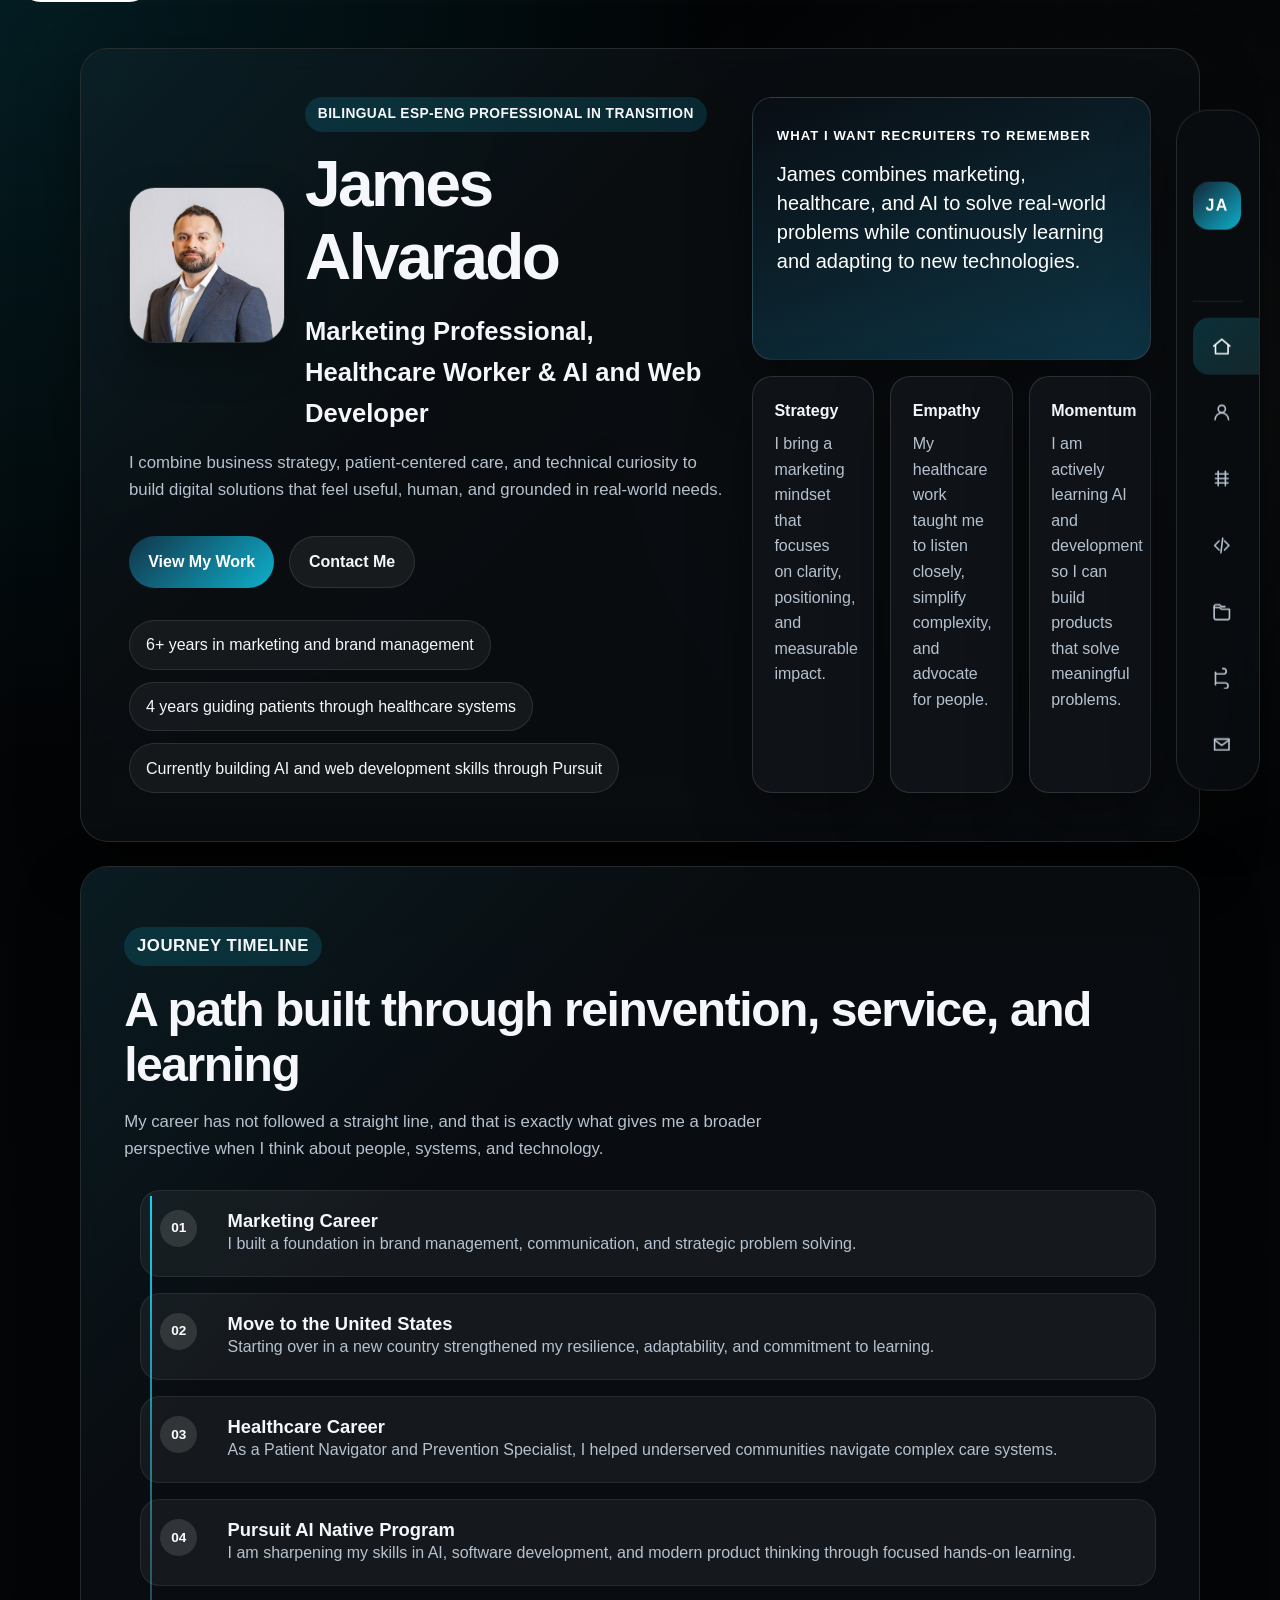
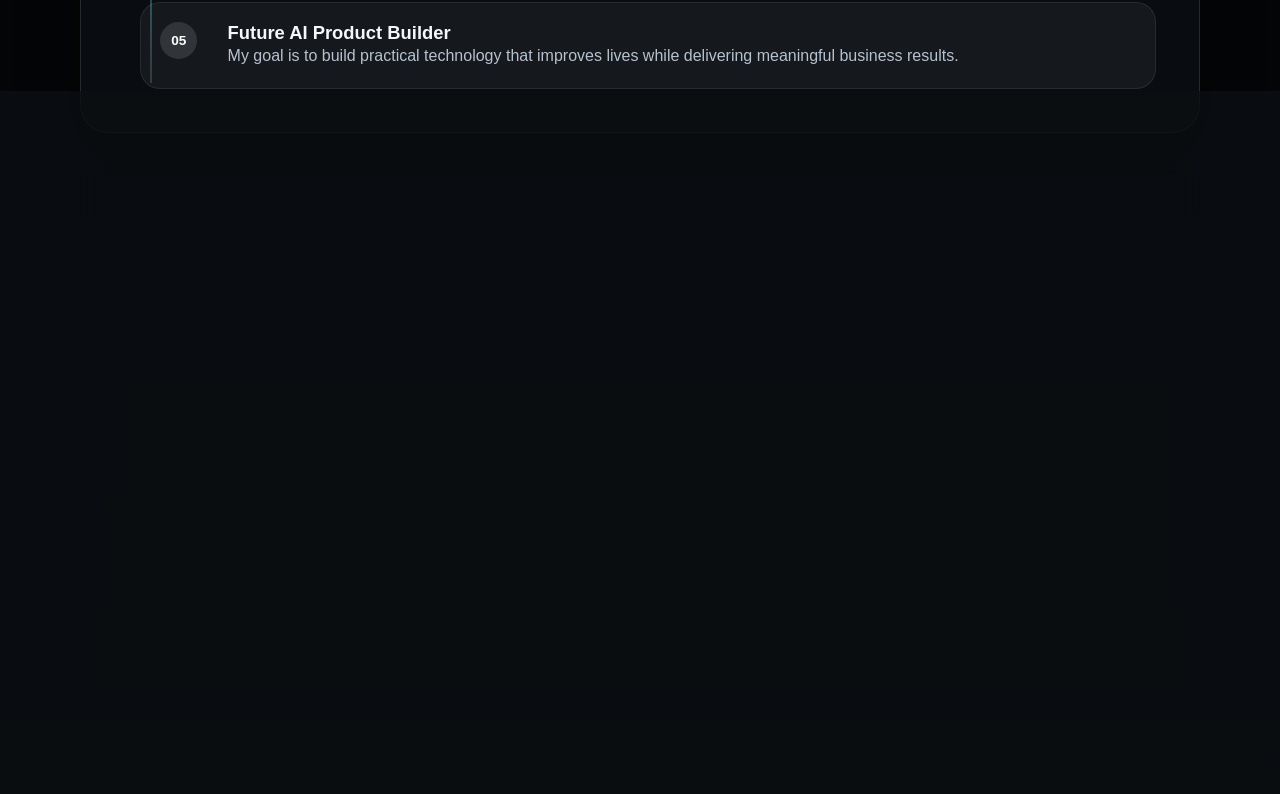
==== index.html @ a381950c "Create personal portfolio website" ====
<!DOCTYPE html>
<html lang="en">
  <head>
    <meta charset="UTF-8" />
    <meta name="viewport" content="width=device-width, initial-scale=1.0" />
    <meta
      name="description"
      content="James Alvarado is a bilingual marketing professional and healthcare worker transitioning into AI and web development."
    />
    <title>James Alvarado | Portfolio</title>
    <link rel="stylesheet" href="styles.css" />
    <script src="script.js" defer></script>
  </head>
  <body>
    <a class="skip-link" href="#main-content">Skip to content</a>

    <aside class="sidebar" data-sidebar>
      <nav class="sidebar-shell" aria-label="Primary">
        <div class="sidebar-brand">
          <div class="brand-mark" aria-hidden="true">JA</div>
          <div class="brand-copy">
            <p class="brand-name">James Alvarado</p>
            <p class="brand-role">Marketing + Healthcare + AI</p>
          </div>
        </div>

        <ul class="nav-list">
          <li>
            <a class="nav-link" href="index.html#home" aria-label="Home">
              <span class="nav-icon" aria-hidden="true">
                <svg viewBox="0 0 24 24" role="presentation">
                  <path d="M3 11.5 12 4l9 7.5" />
                  <path d="M5 10.5V20h14v-9.5" />
                </svg>
              </span>
              <span class="nav-label">Home</span>
            </a>
          </li>
          <li>
            <a class="nav-link" href="about.html#about" aria-label="About me">
              <span class="nav-icon" aria-hidden="true">
                <svg viewBox="0 0 24 24" role="presentation">
                  <path d="M12 12a4 4 0 1 0 0-8 4 4 0 0 0 0 8Z" />
                  <path d="M4.5 20a7.5 7.5 0 0 1 15 0" />
                </svg>
              </span>
              <span class="nav-label">About Me</span>
            </a>
          </li>
          <li>
            <a class="nav-link" href="about.html#bring" aria-label="What I bring">
              <span class="nav-icon" aria-hidden="true">
                <svg viewBox="0 0 24 24" role="presentation">
                  <path d="M5 7h14" />
                  <path d="M5 12h14" />
                  <path d="M5 17h14" />
                  <path d="M8 4v16" />
                  <path d="M16 4v16" />
                </svg>
              </span>
              <span class="nav-label">What I Bring</span>
            </a>
          </li>
          <li>
            <a class="nav-link" href="skills.html#skills" aria-label="Skills">
              <span class="nav-icon" aria-hidden="true">
                <svg viewBox="0 0 24 24" role="presentation">
                  <path d="m9 7-5 5 5 5" />
                  <path d="m15 7 5 5-5 5" />
                  <path d="M13 4 11 20" />
                </svg>
              </span>
              <span class="nav-label">Skills</span>
            </a>
          </li>
          <li>
            <a class="nav-link" href="projects.html#projects" aria-label="Projects">
              <span class="nav-icon" aria-hidden="true">
                <svg viewBox="0 0 24 24" role="presentation">
                  <path d="M3.5 7.5h6l2 2h9v9.5a2 2 0 0 1-2 2h-13a2 2 0 0 1-2-2Z" />
                  <path d="M3.5 7.5v-1a2 2 0 0 1 2-2h4l2 2h4" />
                </svg>
              </span>
              <span class="nav-label">Projects</span>
            </a>
          </li>
          <li>
            <a class="nav-link" href="index.html#journey" aria-label="Journey timeline">
              <span class="nav-icon" aria-hidden="true">
                <svg viewBox="0 0 24 24" role="presentation">
                  <path d="M5 19V5" />
                  <path d="M5 7h9a3 3 0 0 0 0-6h-1" />
                  <path d="M5 17h11a3 3 0 0 1 0 6h-1" />
                </svg>
              </span>
              <span class="nav-label">Journey</span>
            </a>
          </li>
          <li>
            <a class="nav-link" href="index.html#contact" aria-label="Contact me">
              <span class="nav-icon" aria-hidden="true">
                <svg viewBox="0 0 24 24" role="presentation">
                  <path d="M4 6h16v12H4z" />
                  <path d="m4 7 8 6 8-6" />
                </svg>
              </span>
              <span class="nav-label">Contact Me</span>
            </a>
          </li>
        </ul>
      </nav>
    </aside>

    <main id="main-content" class="page-shell">
      <section class="hero reveal visible" id="home">
        <div class="hero-copy">
          <div class="hero-identity">
            <img
              class="hero-portrait"
              src="assets/images/james-alvarado.jpg"
              alt="Professional portrait of James Alvarado"
            />
            <div class="hero-identity-copy">
              <p class="eyebrow">Bilingual Esp-Eng professional in transition</p>
              <h1>James Alvarado</h1>
              <p class="hero-headline">
                Marketing Professional, Healthcare Worker &amp; AI and Web Developer
              </p>
            </div>
          </div>

          <p class="hero-intro">
            I combine business strategy, patient-centered care, and technical curiosity to
            build digital solutions that feel useful, human, and grounded in real-world
            needs.
          </p>

          <div class="hero-actions">
            <a class="button button-primary" href="projects.html#projects">View My Work</a>
            <a class="button button-secondary" href="index.html#contact">Contact Me</a>
          </div>

          <ul class="pill-list" aria-label="Core themes">
            <li>6+ years in marketing and brand management</li>
            <li>4 years guiding patients through healthcare systems</li>
            <li>Currently building AI and web development skills through Pursuit</li>
          </ul>
        </div>

        <div class="hero-panel">
          <div class="spotlight-card">
            <p class="card-label">What I want recruiters to remember</p>
            <p class="spotlight-quote">
              James combines marketing, healthcare, and AI to solve real-world problems
              while continuously learning and adapting to new technologies.
            </p>
          </div>

          <div class="detail-grid">
            <article class="detail-card">
              <p class="detail-title">Strategy</p>
              <p class="detail-text">
                I bring a marketing mindset that focuses on clarity, positioning, and
                measurable impact.
              </p>
            </article>
            <article class="detail-card">
              <p class="detail-title">Empathy</p>
              <p class="detail-text">
                My healthcare work taught me to listen closely, simplify complexity, and
                advocate for people.
              </p>
            </article>
            <article class="detail-card">
              <p class="detail-title">Momentum</p>
              <p class="detail-text">
                I am actively learning AI and development so I can build products that solve
                meaningful problems.
              </p>
            </article>
          </div>
        </div>
      </section>

      <section class="section reveal" id="journey">
        <div class="section-heading">
          <p class="eyebrow">Journey Timeline</p>
          <h2>A path built through reinvention, service, and learning</h2>
          <p>
            My career has not followed a straight line, and that is exactly what gives me a
            broader perspective when I think about people, systems, and technology.
          </p>
        </div>

        <div class="timeline">
          <article class="timeline-item">
            <span class="timeline-year">01</span>
            <div>
              <h3>Marketing Career</h3>
              <p>
                I built a foundation in brand management, communication, and strategic
                problem solving.
              </p>
            </div>
          </article>
          <article class="timeline-item">
            <span class="timeline-year">02</span>
            <div>
              <h3>Move to the United States</h3>
              <p>
                Starting over in a new country strengthened my resilience, adaptability, and
                commitment to learning.
              </p>
            </div>
          </article>
          <article class="timeline-item">
            <span class="timeline-year">03</span>
            <div>
              <h3>Healthcare Career</h3>
              <p>
                As a Patient Navigator and Prevention Specialist, I helped underserved
                communities navigate complex care systems.
              </p>
            </div>
          </article>
          <article class="timeline-item">
            <span class="timeline-year">04</span>
            <div>
              <h3>Pursuit AI Native Program</h3>
              <p>
                I am sharpening my skills in AI, software development, and modern product
                thinking through focused hands-on learning.
              </p>
            </div>
          </article>
          <article class="timeline-item">
            <span class="timeline-year">05</span>
            <div>
              <h3>Future AI Product Builder</h3>
              <p>
                My goal is to build practical technology that improves lives while delivering
                meaningful business results.
              </p>
            </div>
          </article>
        </div>
      </section>

      <section class="section reveal" id="contact">
        <div class="section-heading">
          <p class="eyebrow">Contact</p>
          <h2>Let&apos;s talk about thoughtful products and real-world impact</h2>
          <p>
            I am looking for opportunities where marketing insight, human-centered
            communication, and technical growth can come together.
          </p>
        </div>

        <div class="contact-grid">
          <a
            class="contact-card"
            href="https://github.com/James-Alvarado"
            target="_blank"
            rel="noreferrer"
          >
            <span class="contact-icon" aria-hidden="true">
              <svg class="icon-filled" viewBox="0 0 24 24" role="presentation">
                <path
                  d="M12 2.5a9.5 9.5 0 0 0-3 18.5c.5.1.7-.2.7-.5v-1.8c-3 .7-3.7-1.3-3.7-1.3-.5-1.2-1.1-1.5-1.1-1.5-.9-.6.1-.6.1-.6 1 .1 1.6 1 1.6 1 .9 1.6 2.4 1.2 3 .9.1-.7.4-1.2.7-1.5-2.4-.3-4.9-1.2-4.9-5.2 0-1.2.4-2.2 1.1-3-.1-.3-.5-1.4.1-2.9 0 0 .9-.3 3 .9a10 10 0 0 1 5.5 0c2.1-1.2 3-.9 3-.9.6 1.5.2 2.6.1 2.9.7.8 1.1 1.8 1.1 3 0 4-2.5 4.9-4.9 5.2.4.3.8 1 .8 2.1v3.1c0 .3.2.6.7.5A9.5 9.5 0 0 0 12 2.5Z"
                />
              </svg>
            </span>
            <div>
              <h3>GitHub</h3>
              <p>github.com/James-Alvarado</p>
            </div>
          </a>

          <a class="contact-card" href="mailto:james.alvarador@icloud.com">
            <span class="contact-icon" aria-hidden="true">
              <svg viewBox="0 0 24 24" role="presentation">
                <path d="M4 6h16v12H4z" />
                <path d="m4 7 8 6 8-6" />
              </svg>
            </span>
            <div>
              <h3>Email</h3>
              <p>james.alvarador@icloud.com</p>
            </div>
          </a>

          <a class="contact-card contact-card-muted" href="contact.html#contact">
            <span class="contact-icon" aria-hidden="true">
              <svg viewBox="0 0 24 24" role="presentation">
                <path d="M7 8h10" />
                <path d="M7 12h10" />
                <path d="M7 16h6" />
                <path d="M5 4h14a2 2 0 0 1 2 2v12a2 2 0 0 1-2 2H5a2 2 0 0 1-2-2V6a2 2 0 0 1 2-2Z" />
              </svg>
            </span>
            <div>
              <h3>LinkedIn</h3>
              <p>Use the dedicated contact page to add your public LinkedIn profile link.</p>
            </div>
          </a>
        </div>

        <div class="section-note">
          <p>
            Need a standalone version of this section? Visit the dedicated
            <a href="contact.html#contact">contact page</a>.
          </p>
        </div>
      </section>
    </main>
  </body>
</html>
---- styles.css ----
:root {
  --color-background: #050608;
  --color-surface: rgba(12, 15, 19, 0.82);
  --color-surface-strong: #0f1318;
  --color-border: rgba(255, 255, 255, 0.12);
  --color-text: #f5f7fa;
  --color-text-soft: #b6c2cf;
  --color-accent: #11d4f8;
  --color-accent-strong: #0eafcb;
  --color-shadow: 0 24px 60px rgba(0, 0, 0, 0.42);
  --radius-large: 28px;
  --radius-medium: 20px;
  --radius-small: 14px;
  --content-width: 1120px;
  --nav-collapsed: 5.25rem;
  --nav-expanded: 17rem;
  --transition: 220ms ease;
  --font-stack: "SF Pro Display", "SF Pro Text", Inter, Helvetica, Arial, sans-serif;
}

*,
*::before,
*::after {
  box-sizing: border-box;
}

html {
  scroll-behavior: smooth;
}

body {
  margin: 0;
  min-height: 100vh;
  font-family: var(--font-stack);
  color: var(--color-text);
  background:
    radial-gradient(circle at top left, rgba(17, 212, 248, 0.12), transparent 28%),
    radial-gradient(circle at 85% 15%, rgba(255, 255, 255, 0.05), transparent 22%),
    linear-gradient(180deg, #020304 0%, var(--color-background) 100%);
  line-height: 1.6;
}

body::before {
  content: "";
  position: fixed;
  inset: 0;
  background-image:
    linear-gradient(rgba(255, 255, 255, 0.03) 1px, transparent 1px),
    linear-gradient(90deg, rgba(255, 255, 255, 0.03) 1px, transparent 1px);
  background-size: 48px 48px;
  mask-image: linear-gradient(180deg, rgba(0, 0, 0, 0.28), transparent 72%);
  pointer-events: none;
}

img,
svg {
  display: block;
  max-width: 100%;
}

a {
  color: inherit;
  text-decoration: none;
}

button {
  font: inherit;
}

.skip-link {
  position: absolute;
  top: -3rem;
  left: 1rem;
  z-index: 30;
  padding: 0.75rem 1rem;
  border-radius: 999px;
  background: #ffffff;
  color: #050608;
  transition: top var(--transition);
}

.skip-link:focus {
  top: 1rem;
}

.page-shell {
  width: min(calc(100% - 8rem), var(--content-width));
  margin: 0 auto;
  padding: 3rem 0 5rem;
}

.sidebar {
  position: fixed;
  top: 50%;
  right: 1.25rem;
  z-index: 20;
  transform: translateY(-50%);
}

.sidebar-shell {
  width: var(--nav-collapsed);
  padding: 1rem;
  border: 1px solid var(--color-border);
  border-radius: 2rem;
  background: rgba(10, 13, 17, 0.88);
  box-shadow: var(--color-shadow);
  backdrop-filter: blur(18px);
  overflow: hidden;
  transition:
    width var(--transition),
    border-color var(--transition),
    transform var(--transition);
}

.sidebar:hover .sidebar-shell,
.sidebar:focus-within .sidebar-shell,
.sidebar.is-expanded .sidebar-shell {
  width: var(--nav-expanded);
  border-color: rgba(17, 212, 248, 0.35);
  transform: translateX(-0.15rem);
}

.sidebar-brand {
  display: flex;
  align-items: center;
  gap: 0.9rem;
  padding-bottom: 1rem;
  margin-bottom: 1rem;
  border-bottom: 1px solid rgba(255, 255, 255, 0.08);
}

.brand-mark {
  width: 3rem;
  height: 3rem;
  display: grid;
  place-items: center;
  border-radius: 1rem;
  background: linear-gradient(135deg, #132534, #0eafcb);
  color: #ffffff;
  font-weight: 700;
  letter-spacing: 0.08em;
  flex-shrink: 0;
}

.brand-copy {
  min-width: 0;
  opacity: 0;
  transform: translateX(0.5rem);
  transition:
    opacity var(--transition),
    transform var(--transition);
}

.sidebar:hover .brand-copy,
.sidebar:focus-within .brand-copy,
.sidebar.is-expanded .brand-copy {
  opacity: 1;
  transform: translateX(0);
}

.brand-name,
.brand-role {
  margin: 0;
}

.brand-name {
  font-size: 0.98rem;
  font-weight: 700;
}

.brand-role {
  color: var(--color-text-soft);
  font-size: 0.84rem;
}

.nav-list {
  display: grid;
  gap: 0.55rem;
  margin: 0;
  padding: 0;
  list-style: none;
}

.nav-link {
  display: flex;
  align-items: center;
  gap: 0.9rem;
  min-height: 3.4rem;
  padding: 0.8rem;
  border-radius: 1rem;
  color: var(--color-text-soft);
  transition:
    background-color var(--transition),
    color var(--transition),
    transform var(--transition);
}

.nav-link:hover,
.nav-link:focus-visible {
  background: rgba(17, 212, 248, 0.12);
  color: var(--color-text);
  transform: translateX(-0.15rem);
  outline: none;
}

.nav-link[aria-current="page"] {
  background: linear-gradient(135deg, rgba(17, 212, 248, 0.18), rgba(255, 255, 255, 0.08));
  color: var(--color-text);
}

.nav-icon {
  width: 2rem;
  height: 2rem;
  display: inline-flex;
  align-items: center;
  justify-content: center;
  flex-shrink: 0;
}

.nav-icon svg,
.contact-icon svg {
  width: 1.35rem;
  height: 1.35rem;
  stroke: currentColor;
  fill: none;
  stroke-width: 1.8;
  stroke-linecap: round;
  stroke-linejoin: round;
}

.icon-filled {
  stroke: none;
  fill: currentColor;
}

.nav-label {
  white-space: nowrap;
  opacity: 0;
  transform: translateX(0.45rem);
  transition:
    opacity var(--transition),
    transform var(--transition);
}

.sidebar:hover .nav-label,
.sidebar:focus-within .nav-label,
.sidebar.is-expanded .nav-label {
  opacity: 1;
  transform: translateX(0);
}

.hero,
.page-hero,
.section,
.spotlight-card,
.detail-card,
.story-card,
.feature-card,
.expand-card,
.contact-card {
  border: 1px solid var(--color-border);
  box-shadow: var(--color-shadow);
}

.hero,
.section,
.page-hero {
  position: relative;
  border-radius: var(--radius-large);
  background: var(--color-surface);
  backdrop-filter: blur(12px);
}

.hero {
  display: grid;
  grid-template-columns: minmax(0, 1.35fr) minmax(300px, 0.9fr);
  gap: 1.5rem;
  padding: clamp(2rem, 4vw, 3rem);
}

.hero::after,
.page-hero::after,
.section::after {
  content: "";
  position: absolute;
  inset: 0;
  border-radius: inherit;
  background: linear-gradient(135deg, rgba(17, 212, 248, 0.08), transparent 35%);
  pointer-events: none;
}

.page-hero,
.section {
  margin-top: 1.5rem;
  padding: clamp(1.8rem, 4vw, 2.7rem);
}

.hero-copy,
.hero-panel,
.section-heading,
.story-grid,
.three-up-grid,
.accordion-grid,
.timeline,
.contact-grid {
  position: relative;
  z-index: 1;
}

.hero-identity {
  display: flex;
  align-items: center;
  gap: 1.25rem;
}

.hero-identity-copy {
  min-width: 0;
}

.hero-portrait {
  width: clamp(112px, 16vw, 156px);
  aspect-ratio: 1 / 1;
  border-radius: 1.6rem;
  object-fit: cover;
  object-position: center 18%;
  border: 1px solid rgba(255, 255, 255, 0.12);
  box-shadow: 0 18px 40px rgba(0, 0, 0, 0.28);
  flex-shrink: 0;
}

.eyebrow {
  display: inline-flex;
  margin: 0 0 1rem;
  padding: 0.4rem 0.8rem;
  border-radius: 999px;
  background: rgba(17, 212, 248, 0.14);
  color: var(--color-text);
  font-size: 0.86rem;
  font-weight: 700;
  letter-spacing: 0.03em;
  text-transform: uppercase;
}

h1,
h2,
h3 {
  margin: 0;
  line-height: 1.15;
}

h1 {
  font-size: clamp(2.6rem, 5vw, 4.6rem);
  letter-spacing: -0.04em;
}

h2 {
  font-size: clamp(2rem, 4vw, 3rem);
  letter-spacing: -0.03em;
}

h3 {
  font-size: 1.15rem;
}

p {
  margin: 0;
  color: var(--color-text-soft);
}

.hero-headline {
  margin-top: 1rem;
  max-width: 34rem;
  font-size: clamp(1.2rem, 2.2vw, 1.6rem);
  color: var(--color-text);
  font-weight: 600;
}

.hero-intro,
.page-hero p,
.section-heading p {
  margin-top: 1rem;
  max-width: 42rem;
  font-size: 1.05rem;
}

.hero-actions {
  display: flex;
  flex-wrap: wrap;
  gap: 0.9rem;
  margin-top: 2rem;
}

.button {
  display: inline-flex;
  align-items: center;
  justify-content: center;
  min-height: 3.25rem;
  padding: 0 1.2rem;
  border-radius: 999px;
  font-weight: 700;
  transition:
    transform var(--transition),
    box-shadow var(--transition),
    background-color var(--transition);
}

.button:hover,
.button:focus-visible {
  transform: translateY(-2px);
  outline: none;
}

.button-primary {
  background: linear-gradient(135deg, #12354a, #0eafcb);
  color: #ffffff;
}

.button-primary:hover,
.button-primary:focus-visible {
  box-shadow: 0 16px 30px rgba(17, 212, 248, 0.18);
}

.button-secondary {
  background: rgba(255, 255, 255, 0.06);
  color: var(--color-text);
  border: 1px solid rgba(255, 255, 255, 0.1);
}

.button-secondary:hover,
.button-secondary:focus-visible {
  background: rgba(255, 255, 255, 0.1);
}

.pill-list {
  display: flex;
  flex-wrap: wrap;
  gap: 0.75rem;
  margin: 2rem 0 0;
  padding: 0;
  list-style: none;
}

.pill-list li {
  padding: 0.7rem 1rem;
  border: 1px solid rgba(255, 255, 255, 0.1);
  border-radius: 999px;
  background: rgba(255, 255, 255, 0.05);
  color: var(--color-text);
}

.hero-panel {
  display: grid;
  gap: 1rem;
}

.spotlight-card,
.detail-card,
.story-card,
.feature-card,
.expand-card,
.contact-card {
  border-radius: var(--radius-medium);
  background: var(--color-surface-strong);
}

.spotlight-card {
  padding: 1.5rem;
  background: linear-gradient(160deg, rgba(9, 14, 20, 0.98), rgba(15, 57, 74, 0.92));
}

.spotlight-card .card-label,
.spotlight-quote {
  color: #ffffff;
}

.card-label {
  display: inline-flex;
  margin-bottom: 0.9rem;
  color: var(--color-accent);
  font-size: 0.82rem;
  font-weight: 700;
  letter-spacing: 0.08em;
  text-transform: uppercase;
}

.spotlight-quote {
  font-size: 1.25rem;
  line-height: 1.45;
}

.detail-grid,
.story-grid,
.three-up-grid,
.contact-grid {
  display: grid;
  gap: 1rem;
}

.detail-grid {
  grid-template-columns: repeat(3, minmax(0, 1fr));
}

.detail-card,
.story-card,
.feature-card {
  padding: 1.35rem;
}

.detail-title {
  margin-bottom: 0.45rem;
  color: var(--color-text);
  font-weight: 700;
}

.section-heading {
  margin-bottom: 1.7rem;
}

.timeline {
  position: relative;
  display: grid;
  gap: 1rem;
  padding-left: 1rem;
}

.timeline::before {
  content: "";
  position: absolute;
  top: 0.4rem;
  bottom: 0.4rem;
  left: 1.6rem;
  width: 2px;
  background: linear-gradient(180deg, var(--color-accent), rgba(255, 255, 255, 0.14));
}

.timeline-item {
  display: grid;
  grid-template-columns: 3.2rem minmax(0, 1fr);
  gap: 1rem;
  align-items: start;
  padding: 1.2rem;
  border-radius: var(--radius-medium);
  background: rgba(255, 255, 255, 0.05);
  border: 1px solid rgba(255, 255, 255, 0.08);
}

.timeline-year {
  width: 2.3rem;
  height: 2.3rem;
  display: inline-grid;
  place-items: center;
  border-radius: 999px;
  background: rgba(255, 255, 255, 0.12);
  color: #ffffff;
  font-size: 0.85rem;
  font-weight: 700;
}

.accordion-grid {
  display: grid;
  gap: 1rem;
}

.card-toggle {
  width: 100%;
  display: flex;
  align-items: center;
  justify-content: space-between;
  gap: 1rem;
  padding: 1.4rem;
  border: 0;
  border-radius: var(--radius-medium);
  background: transparent;
  color: inherit;
  text-align: left;
  cursor: pointer;
}

.card-toggle:hover,
.card-toggle:focus-visible {
  outline: none;
  background: rgba(255, 255, 255, 0.04);
}

.toggle-title,
.toggle-summary {
  display: block;
}

.toggle-title {
  color: var(--color-text);
  font-size: 1.2rem;
  font-weight: 700;
}

.toggle-summary {
  margin-top: 0.4rem;
  color: var(--color-text-soft);
}

.toggle-indicator {
  width: 2.5rem;
  height: 2.5rem;
  position: relative;
  border-radius: 999px;
  background: rgba(255, 255, 255, 0.08);
  flex-shrink: 0;
}

.toggle-indicator::before,
.toggle-indicator::after {
  content: "";
  position: absolute;
  top: 50%;
  left: 50%;
  width: 0.95rem;
  height: 2px;
  background: var(--color-text);
  transform: translate(-50%, -50%);
  transition: transform var(--transition);
}

.toggle-indicator::after {
  transform: translate(-50%, -50%) rotate(90deg);
}

.card-toggle[aria-expanded="true"] .toggle-indicator::after {
  transform: translate(-50%, -50%) rotate(0deg);
}

.card-content {
  padding: 0 1.4rem 1.4rem;
}

.skill-list {
  display: grid;
  grid-template-columns: repeat(auto-fit, minmax(180px, 1fr));
  gap: 0.75rem;
  margin: 0;
  padding: 0;
  list-style: none;
}

.skill-list li,
.project-detail {
  padding: 1rem;
  border-radius: var(--radius-small);
  background: rgba(255, 255, 255, 0.04);
  border: 1px solid rgba(255, 255, 255, 0.08);
  color: var(--color-text);
}

.project-detail + .project-detail {
  margin-top: 0.75rem;
}

.project-detail h3 {
  margin-bottom: 0.35rem;
}

.contact-grid {
  grid-template-columns: repeat(3, minmax(0, 1fr));
}

.contact-card {
  display: flex;
  gap: 1rem;
  align-items: flex-start;
  padding: 1.3rem;
  transition:
    transform var(--transition),
    border-color var(--transition);
}

.contact-card:hover,
.contact-card:focus-visible {
  transform: translateY(-4px);
  border-color: rgba(17, 212, 248, 0.35);
  outline: none;
}

.contact-card h2,
.contact-card h3 {
  margin-bottom: 0.4rem;
}

.contact-card-muted {
  background: linear-gradient(180deg, rgba(20, 24, 30, 0.96), rgba(12, 15, 19, 0.96));
}

.contact-icon {
  width: 3rem;
  height: 3rem;
  display: inline-flex;
  align-items: center;
  justify-content: center;
  border-radius: 1rem;
  background: rgba(17, 212, 248, 0.12);
  color: var(--color-text);
  flex-shrink: 0;
}

.section-note {
  margin-top: 1rem;
}

.section-note a {
  color: var(--color-accent-strong);
  font-weight: 700;
}

.reveal {
  opacity: 0;
  transform: translateY(28px);
  transition:
    opacity 500ms ease,
    transform 500ms ease;
}

.reveal.visible {
  opacity: 1;
  transform: translateY(0);
}

:focus-visible {
  outline: 3px solid rgba(17, 212, 248, 0.45);
  outline-offset: 3px;
}

@media (max-width: 1080px) {
  .page-shell {
    width: min(calc(100% - 5rem), calc(var(--content-width) - 2rem));
    margin-left: 2rem;
    margin-right: 7rem;
  }

  .hero,
  .detail-grid,
  .contact-grid {
    grid-template-columns: 1fr;
  }
}

@media (max-width: 840px) {
  .page-shell {
    width: min(calc(100% - 2rem), 100%);
    margin: 0 auto;
    padding: 1rem 0 6rem;
  }

  .sidebar {
    top: auto;
    right: 0.8rem;
    bottom: 0.8rem;
    transform: none;
  }

  .sidebar-shell {
    border-radius: 1.6rem;
  }

  .hero,
  .story-grid,
  .three-up-grid,
  .contact-grid {
    grid-template-columns: 1fr;
  }

  .timeline {
    padding-left: 0;
  }

  .timeline::before {
    left: 1.05rem;
  }
}

@media (max-width: 640px) {
  :root {
    --nav-collapsed: 4.4rem;
    --nav-expanded: min(16rem, calc(100vw - 1.5rem));
  }

  .sidebar-brand {
    gap: 0.75rem;
  }

  .brand-mark {
    width: 2.65rem;
    height: 2.65rem;
  }

  .sidebar-shell {
    padding: 0.75rem;
  }

  .nav-link {
    min-height: 3rem;
    padding: 0.65rem;
  }

  .hero,
  .page-hero,
  .section {
    padding: 1.35rem;
    border-radius: 1.4rem;
  }

  .hero-identity {
    align-items: flex-start;
    flex-direction: column;
  }

  .hero-portrait {
    width: 108px;
    border-radius: 1.25rem;
  }

  h1 {
    font-size: 2.4rem;
  }

  h2 {
    font-size: 1.8rem;
  }

  .pill-list li {
    width: 100%;
  }

  .timeline-item {
    grid-template-columns: 2.5rem minmax(0, 1fr);
    padding: 1rem;
  }
}

@media (prefers-reduced-motion: reduce) {
  html {
    scroll-behavior: auto;
  }

  *,
  *::before,
  *::after {
    animation-duration: 0.01ms !important;
    animation-iteration-count: 1 !important;
    transition-duration: 0.01ms !important;
  }

  .reveal {
    opacity: 1;
    transform: none;
  }
}
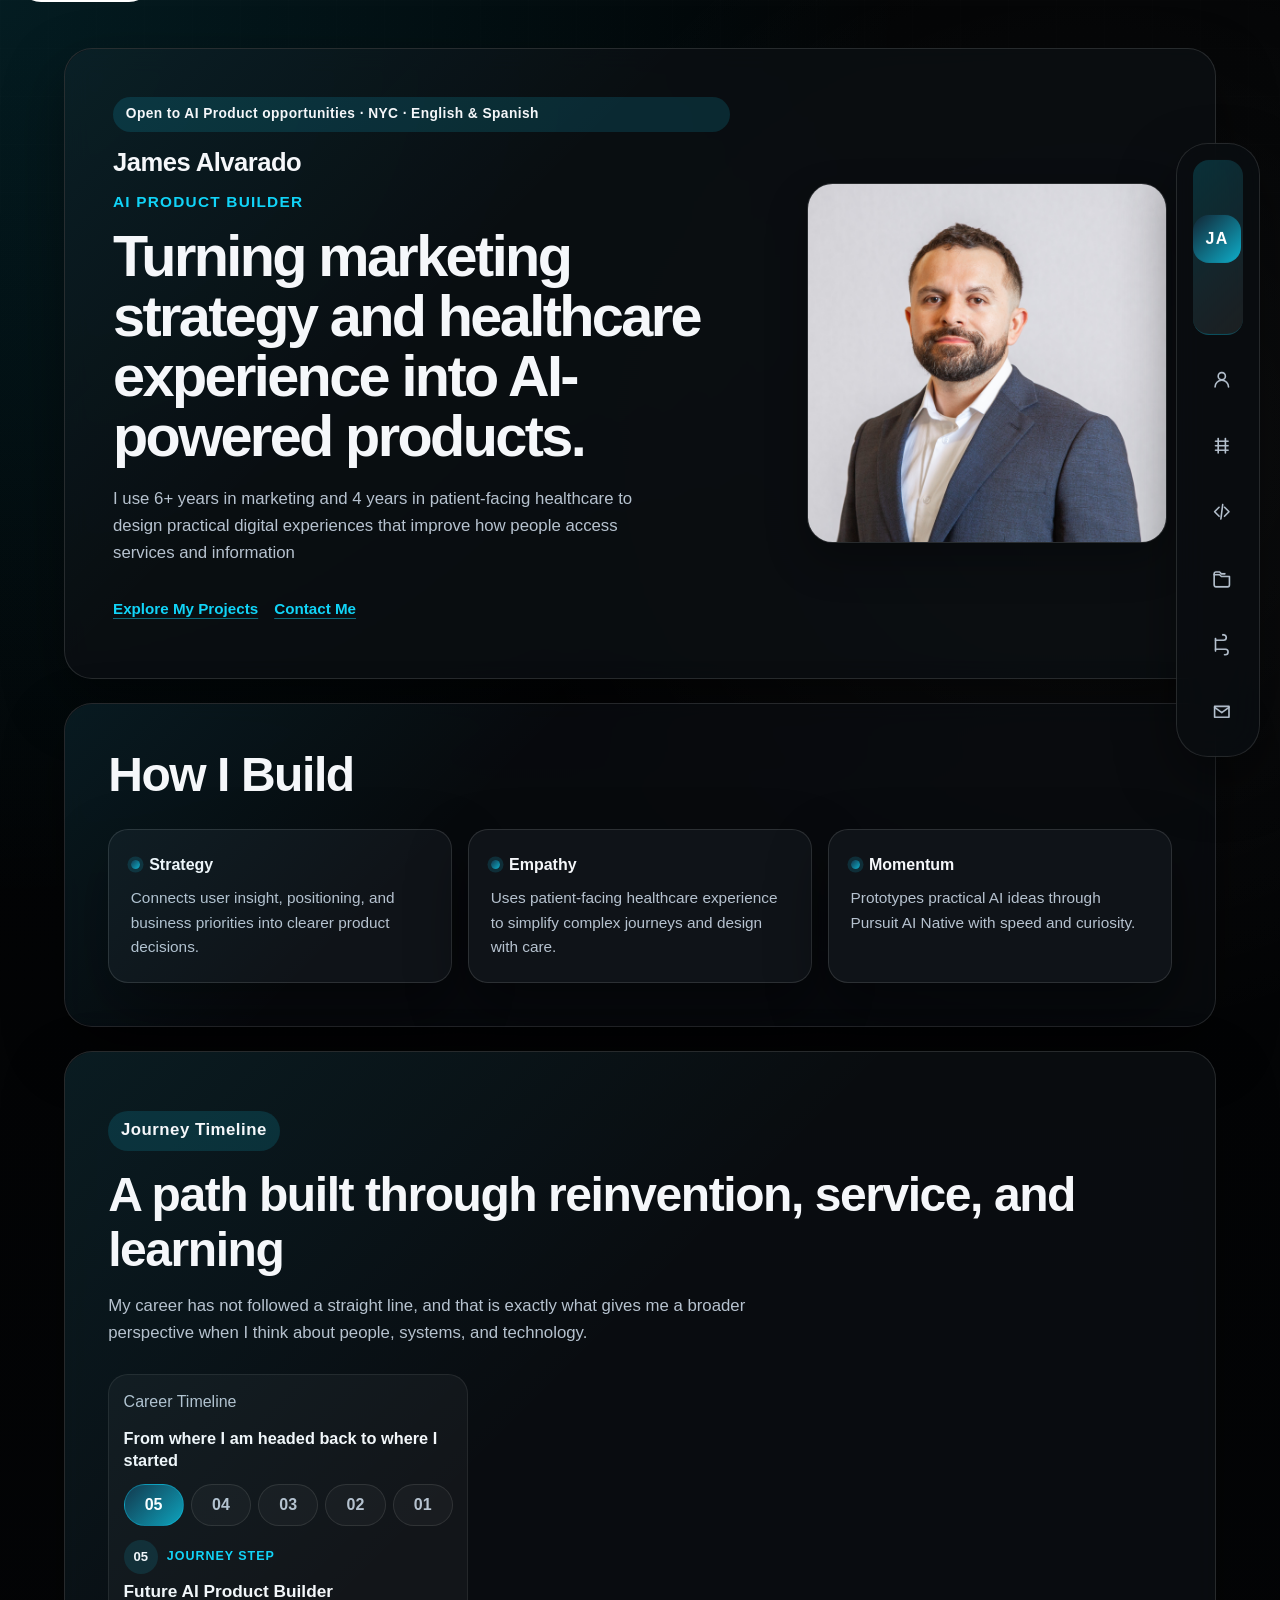
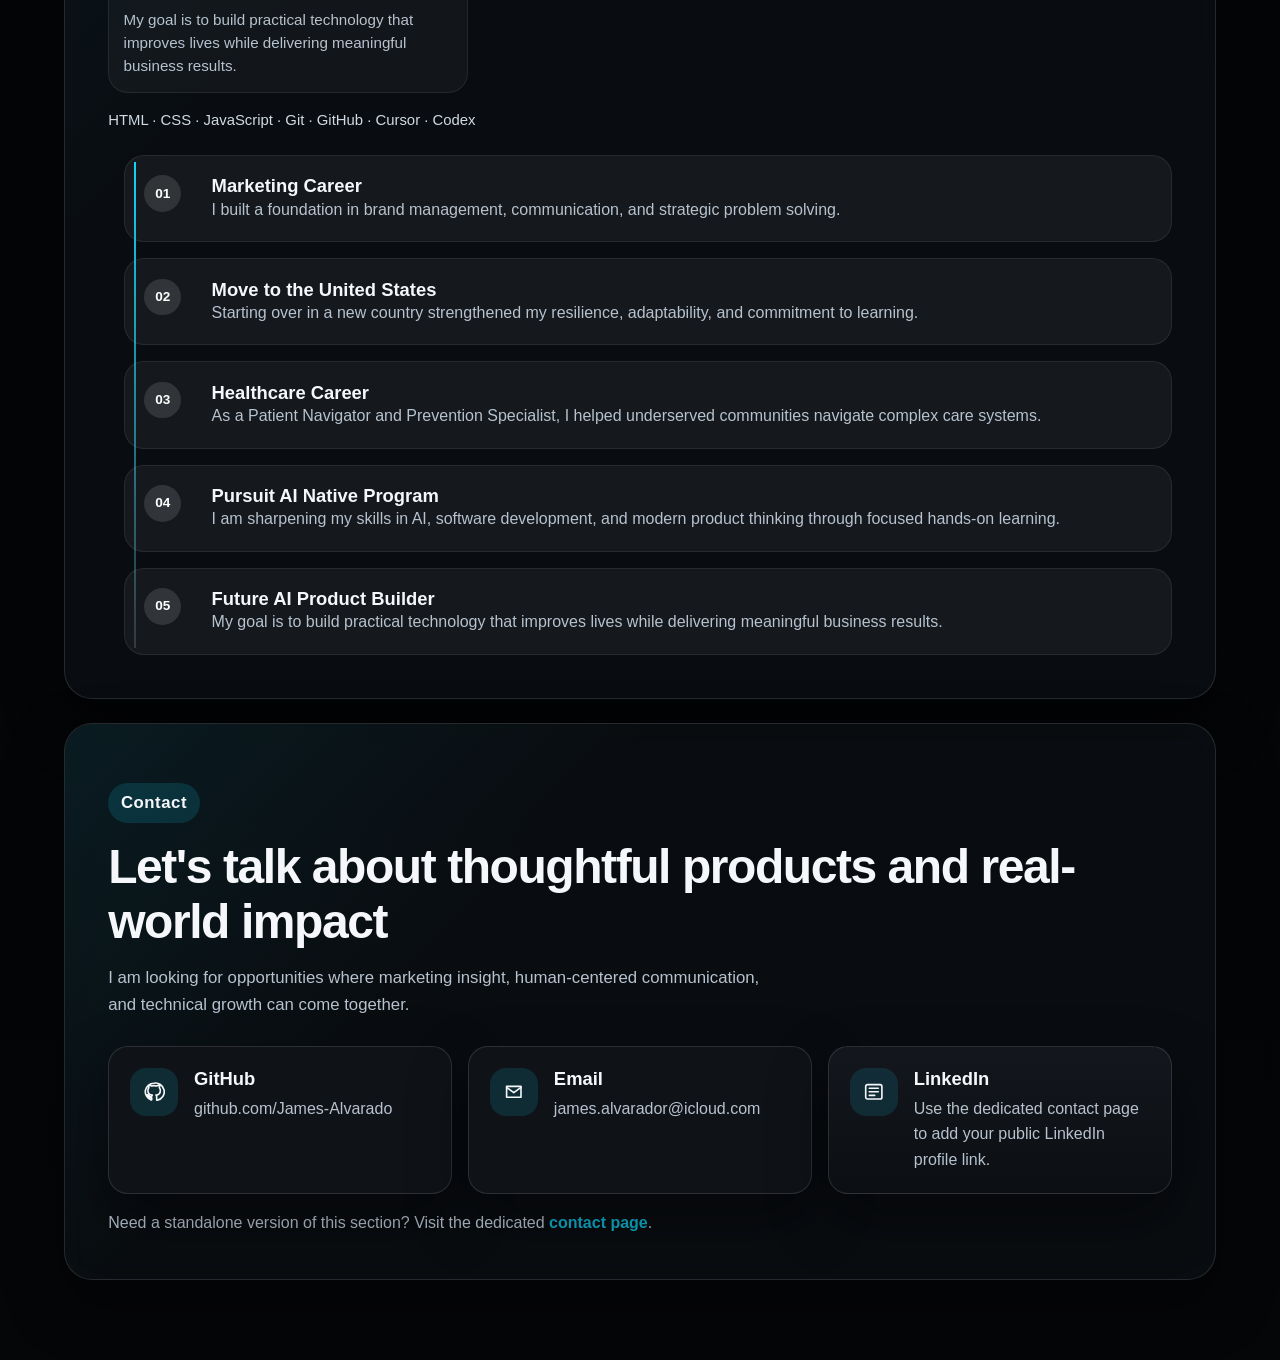
==== commit 0885c49f: "redesign hero layout" ====
--- a/index.html
+++ b/index.html
@@ -16,26 +16,15 @@
 
     <aside class="sidebar" data-sidebar>
       <nav class="sidebar-shell" aria-label="Primary">
-        <div class="sidebar-brand">
+        <a class="sidebar-brand sidebar-home-link" href="index.html#home" aria-label="Home">
           <div class="brand-mark" aria-hidden="true">JA</div>
           <div class="brand-copy">
             <p class="brand-name">James Alvarado</p>
             <p class="brand-role">Marketing + Healthcare + AI</p>
           </div>
-        </div>
+        </a>
 
         <ul class="nav-list">
-          <li>
-            <a class="nav-link" href="index.html#home" aria-label="Home">
-              <span class="nav-icon" aria-hidden="true">
-                <svg viewBox="0 0 24 24" role="presentation">
-                  <path d="M3 11.5 12 4l9 7.5" />
-                  <path d="M5 10.5V20h14v-9.5" />
-                </svg>
-              </span>
-              <span class="nav-label">Home</span>
-            </a>
-          </li>
           <li>
             <a class="nav-link" href="about.html#about" aria-label="About me">
               <span class="nav-icon" aria-hidden="true">
@@ -111,74 +100,62 @@
       </nav>
     </aside>
 
-    <main id="main-content" class="page-shell">
+    <main id="main-content" class="page-shell home-page-shell">
       <section class="hero reveal visible" id="home">
         <div class="hero-copy">
-          <div class="hero-identity">
-            <img
-              class="hero-portrait"
-              src="assets/images/james-alvarado.jpg"
-              alt="Professional portrait of James Alvarado"
-            />
-            <div class="hero-identity-copy">
-              <p class="eyebrow">Bilingual Esp-Eng professional in transition</p>
-              <h1>James Alvarado</h1>
-              <p class="hero-headline">
-                Marketing Professional, Healthcare Worker &amp; AI and Web Developer
-              </p>
-            </div>
+          <p class="eyebrow">Open to AI Product opportunities &middot; NYC &middot; English &amp; Spanish</p>
+          <p class="hero-name">James Alvarado</p>
+          <p class="hero-role">AI Product Builder</p>
+          <h1 class="hero-title">
+            Turning marketing strategy and healthcare experience into AI-powered products.
+          </h1>
+
+          <p class="hero-intro">
+            I use 6+ years in marketing and 4 years in patient-facing healthcare to design practical digital experiences that improve how people access services and information
+          </p>
+
+          <div class="hero-actions">
+            <a class="hero-text-link" href="projects.html#projects">Explore My Projects</a>
+            <a class="hero-text-link" href="index.html#contact">Contact Me</a>
           </div>
-
-          <p class="hero-intro">
-            I combine business strategy, patient-centered care, and technical curiosity to
-            build digital solutions that feel useful, human, and grounded in real-world
-            needs.
-          </p>
-
-          <div class="hero-actions">
-            <a class="button button-primary" href="projects.html#projects">View My Work</a>
-            <a class="button button-secondary" href="index.html#contact">Contact Me</a>
-          </div>
-
-          <ul class="pill-list" aria-label="Core themes">
-            <li>6+ years in marketing and brand management</li>
-            <li>4 years guiding patients through healthcare systems</li>
-            <li>Currently building AI and web development skills through Pursuit</li>
-          </ul>
-        </div>
-
-        <div class="hero-panel">
-          <div class="spotlight-card">
-            <p class="card-label">What I want recruiters to remember</p>
-            <p class="spotlight-quote">
-              James combines marketing, healthcare, and AI to solve real-world problems
-              while continuously learning and adapting to new technologies.
+        </div>
+
+        <aside class="hero-panel" aria-label="Profile portrait">
+          <img
+            class="hero-portrait"
+            src="assets/images/james-alvarado.jpg"
+            alt="Portrait of James Alvarado"
+          />
+        </aside>
+      </section>
+
+      <section class="section reveal how-i-build" id="how-i-build">
+        <div class="section-heading section-heading-compact">
+          <h2>How I Build</h2>
+        </div>
+
+        <div class="detail-grid detail-grid--build">
+          <article class="detail-card">
+            <p class="detail-title">Strategy</p>
+            <p class="detail-text">
+              Connects user insight, positioning, and business priorities into clearer
+              product decisions.
             </p>
-          </div>
-
-          <div class="detail-grid">
-            <article class="detail-card">
-              <p class="detail-title">Strategy</p>
-              <p class="detail-text">
-                I bring a marketing mindset that focuses on clarity, positioning, and
-                measurable impact.
-              </p>
-            </article>
-            <article class="detail-card">
-              <p class="detail-title">Empathy</p>
-              <p class="detail-text">
-                My healthcare work taught me to listen closely, simplify complexity, and
-                advocate for people.
-              </p>
-            </article>
-            <article class="detail-card">
-              <p class="detail-title">Momentum</p>
-              <p class="detail-text">
-                I am actively learning AI and development so I can build products that solve
-                meaningful problems.
-              </p>
-            </article>
-          </div>
+          </article>
+          <article class="detail-card">
+            <p class="detail-title">Empathy</p>
+            <p class="detail-text">
+              Uses patient-facing healthcare experience to simplify complex journeys and
+              design with care.
+            </p>
+          </article>
+          <article class="detail-card">
+            <p class="detail-title">Momentum</p>
+            <p class="detail-text">
+              Prototypes practical AI ideas through Pursuit AI Native with speed and
+              curiosity.
+            </p>
+          </article>
         </div>
       </section>
 
@@ -190,6 +167,17 @@
             My career has not followed a straight line, and that is exactly what gives me a
             broader perspective when I think about people, systems, and technology.
           </p>
+        </div>
+
+        <div class="journey-showcase">
+          <section class="hero-timeline-card journey-timeline-card" aria-labelledby="hero-timeline-title">
+            <p class="card-label hero-timeline-kicker">Career Timeline</p>
+            <h3 class="hero-timeline-title" id="hero-timeline-title">From where I am headed back to where I started</h3>
+            <div class="hero-timeline-nav" role="tablist" aria-label="Career timeline steps"></div>
+            <div class="hero-timeline-panel" tabindex="0"></div>
+          </section>
+
+          <p class="journey-tools">HTML &middot; CSS &middot; JavaScript &middot; Git &middot; GitHub &middot; Cursor &middot; Codex</p>
         </div>
 
         <div class="timeline">
--- a/styles.css
+++ b/styles.css
@@ -89,6 +89,10 @@
   padding: 3rem 0 5rem;
 }
 
+.home-page-shell {
+  width: min(calc(100% - 8rem), 1220px);
+}
+
 .sidebar {
   position: fixed;
   top: 50%;
@@ -129,6 +133,26 @@
   border-bottom: 1px solid rgba(255, 255, 255, 0.08);
 }
 
+.sidebar-home-link {
+  border-radius: 1rem;
+  transition:
+    background-color var(--transition),
+    transform var(--transition),
+    border-color var(--transition);
+}
+
+.sidebar-home-link:hover,
+.sidebar-home-link:focus-visible {
+  background: rgba(17, 212, 248, 0.12);
+  transform: translateX(-0.15rem);
+  outline: none;
+}
+
+.sidebar-home-link[aria-current="page"] {
+  background: linear-gradient(135deg, rgba(17, 212, 248, 0.18), rgba(255, 255, 255, 0.08));
+  border-color: rgba(17, 212, 248, 0.22);
+}
+
 .brand-mark {
   width: 3rem;
   height: 3rem;
@@ -252,7 +276,6 @@
 .hero,
 .page-hero,
 .section,
-.spotlight-card,
 .detail-card,
 .story-card,
 .feature-card,
@@ -273,9 +296,10 @@
 
 .hero {
   display: grid;
-  grid-template-columns: minmax(0, 1.35fr) minmax(300px, 0.9fr);
-  gap: 1.5rem;
+  grid-template-columns: minmax(0, 1.55fr) minmax(320px, 1fr);
+  gap: clamp(1.5rem, 3vw, 2.5rem);
   padding: clamp(2rem, 4vw, 3rem);
+  align-items: center;
 }
 
 .hero::after,
@@ -307,18 +331,45 @@
   z-index: 1;
 }
 
-.hero-identity {
-  display: flex;
-  align-items: center;
-  gap: 1.25rem;
-}
-
-.hero-identity-copy {
-  min-width: 0;
+.hero-copy {
+  display: grid;
+  align-content: start;
+  gap: 1rem;
+}
+
+.hero-copy > .eyebrow {
+  margin: 0;
+  text-transform: none;
+}
+
+.hero-name {
+  color: var(--color-text);
+  font-size: clamp(1.55rem, 2vw, 1.9rem);
+  font-weight: 700;
+  letter-spacing: -0.02em;
+  line-height: 1.1;
+}
+
+.hero-role {
+  color: var(--color-accent);
+  font-size: 0.96rem;
+  font-weight: 700;
+  letter-spacing: 0.08em;
+  line-height: 1.25;
+  text-transform: uppercase;
+}
+
+.hero-title {
+  width: 100%;
+  max-width: none;
+  font-size: clamp(2.45rem, 4.5vw, 4rem);
+  line-height: 1.04;
+  letter-spacing: -0.045em;
+  text-wrap: balance;
 }
 
 .hero-portrait {
-  width: clamp(112px, 16vw, 156px);
+  width: min(100%, 360px);
   aspect-ratio: 1 / 1;
   border-radius: 1.6rem;
   object-fit: cover;
@@ -338,7 +389,7 @@
   font-size: 0.86rem;
   font-weight: 700;
   letter-spacing: 0.03em;
-  text-transform: uppercase;
+  text-transform: capitalize;
 }
 
 h1,
@@ -349,7 +400,7 @@
 }
 
 h1 {
-  font-size: clamp(2.6rem, 5vw, 4.6rem);
+  font-size: clamp(2.0rem, 5vw, 4.6rem);
   letter-spacing: -0.04em;
 }
 
@@ -365,14 +416,6 @@
 p {
   margin: 0;
   color: var(--color-text-soft);
-}
-
-.hero-headline {
-  margin-top: 1rem;
-  max-width: 34rem;
-  font-size: clamp(1.2rem, 2.2vw, 1.6rem);
-  color: var(--color-text);
-  font-weight: 600;
 }
 
 .hero-intro,
@@ -383,11 +426,27 @@
   font-size: 1.05rem;
 }
 
+.hero-intro {
+  margin-top: 0.2rem;
+  max-width: 60ch;
+}
+
+.hero-highlights {
+  width: 100%;
+  display: grid;
+  grid-template-columns: repeat(3, minmax(0, 1fr));
+  gap: 0.85rem;
+  margin: 0;
+  padding: 0;
+  list-style: none;
+}
+
 .hero-actions {
   display: flex;
   flex-wrap: wrap;
-  gap: 0.9rem;
-  margin-top: 2rem;
+  align-items: center;
+  gap: 0.9rem 1rem;
+  margin-top: 0.45rem;
 }
 
 .button {
@@ -410,6 +469,10 @@
   outline: none;
 }
 
+.button:active {
+  transform: translateY(0);
+}
+
 .button-primary {
   background: linear-gradient(135deg, #12354a, #0eafcb);
   color: #ffffff;
@@ -429,31 +492,169 @@
 .button-secondary:hover,
 .button-secondary:focus-visible {
   background: rgba(255, 255, 255, 0.1);
-}
-
-.pill-list {
-  display: flex;
-  flex-wrap: wrap;
-  gap: 0.75rem;
-  margin: 2rem 0 0;
-  padding: 0;
-  list-style: none;
-}
-
-.pill-list li {
-  padding: 0.7rem 1rem;
+  box-shadow: 0 12px 24px rgba(0, 0, 0, 0.18);
+}
+
+.hero-text-link {
+  display: inline-flex;
+  align-items: center;
+  min-height: 2.5rem;
+  padding: 0.35rem 0;
+  color: var(--color-accent);
+  font-size: 0.95rem;
+  font-weight: 700;
+  line-height: 1.35;
+  text-decoration: underline;
+  text-decoration-color: rgba(17, 212, 248, 0.45);
+  text-underline-offset: 0.22rem;
+}
+
+.hero-text-link:hover,
+.hero-text-link:focus-visible {
+  color: #7fe9fb;
+}
+
+.hero-text-link-disabled {
+  color: var(--color-text-soft);
+  font-weight: 700;
+  text-decoration-color: rgba(255, 255, 255, 0.24);
+}
+
+.hero-panel {
+  display: grid;
+  justify-items: start;
+  align-content: start;
+  justify-self: end;
+  align-self: center;
+  width: 100%;
+  max-width: 360px;
+}
+
+.hero-timeline-card {
+  width: min(100%, 360px);
+  display: grid;
+  gap: 0.85rem;
+  padding: 0.9rem;
+  border: 1px solid rgba(255, 255, 255, 0.08);
+  border-radius: var(--radius-medium);
+  background: rgba(255, 255, 255, 0.04);
+}
+
+.hero-timeline-kicker {
+  margin-bottom: 0;
+}
+
+.hero-timeline-title {
+  font-size: 1.02rem;
+  line-height: 1.3;
+  color: var(--color-text);
+}
+
+.hero-timeline-nav {
+  display: grid;
+  grid-template-columns: repeat(5, minmax(0, 1fr));
+  gap: 0.45rem;
+}
+
+.hero-timeline-step {
+  min-height: 2.6rem;
+  display: inline-flex;
+  align-items: center;
+  justify-content: center;
+  padding: 0.35rem 0.45rem;
   border: 1px solid rgba(255, 255, 255, 0.1);
   border-radius: 999px;
-  background: rgba(255, 255, 255, 0.05);
-  color: var(--color-text);
-}
-
-.hero-panel {
+  background: rgba(255, 255, 255, 0.03);
+  color: var(--color-text-soft);
+  font-weight: 700;
+  line-height: 1;
+  cursor: pointer;
+  transition:
+    border-color var(--transition),
+    background-color var(--transition),
+    color var(--transition),
+    transform var(--transition);
+}
+
+.hero-timeline-step:hover,
+.hero-timeline-step:focus-visible {
+  background: rgba(17, 212, 248, 0.1);
+  border-color: rgba(17, 212, 248, 0.28);
+  color: var(--color-text);
+  outline: none;
+}
+
+.hero-timeline-step[aria-selected="true"] {
+  background: linear-gradient(135deg, rgba(18, 53, 74, 0.95), rgba(14, 175, 203, 0.92));
+  border-color: rgba(17, 212, 248, 0.35);
+  color: #ffffff;
+}
+
+.hero-timeline-step:active {
+  transform: translateY(0);
+}
+
+.hero-timeline-panel {
+  min-height: 8.6rem;
+  display: grid;
+  gap: 0.45rem;
+  align-content: start;
+}
+
+.hero-timeline-meta {
+  display: flex;
+  align-items: center;
+  gap: 0.55rem;
+}
+
+.hero-timeline-number {
+  width: 2.15rem;
+  height: 2.15rem;
+  display: inline-grid;
+  place-items: center;
+  border-radius: 999px;
+  background: rgba(17, 212, 248, 0.12);
+  color: var(--color-text);
+  font-size: 0.82rem;
+  font-weight: 700;
+}
+
+.hero-timeline-label {
+  color: var(--color-accent);
+  font-size: 0.78rem;
+  font-weight: 700;
+  letter-spacing: 0.08em;
+  text-transform: uppercase;
+}
+
+.hero-timeline-panel h3 {
+  color: var(--color-text);
+  font-size: 1.08rem;
+  line-height: 1.2;
+}
+
+.hero-timeline-panel p {
+  color: var(--color-text-soft);
+  font-size: 0.95rem;
+  line-height: 1.5;
+}
+
+.journey-showcase {
   display: grid;
   gap: 1rem;
-}
-
-.spotlight-card,
+  margin-bottom: 1.5rem;
+}
+
+.journey-timeline-card {
+  max-width: 560px;
+}
+
+.journey-tools {
+  color: #d1dae3;
+  font-size: 0.93rem;
+  line-height: 1.5;
+}
+
 .detail-card,
 .story-card,
 .feature-card,
@@ -463,29 +664,42 @@
   background: var(--color-surface-strong);
 }
 
-.spotlight-card {
-  padding: 1.5rem;
-  background: linear-gradient(160deg, rgba(9, 14, 20, 0.98), rgba(15, 57, 74, 0.92));
-}
-
-.spotlight-card .card-label,
-.spotlight-quote {
-  color: #ffffff;
-}
-
-.card-label {
-  display: inline-flex;
-  margin-bottom: 0.9rem;
-  color: var(--color-accent);
-  font-size: 0.82rem;
-  font-weight: 700;
-  letter-spacing: 0.08em;
-  text-transform: uppercase;
-}
-
-.spotlight-quote {
-  font-size: 1.25rem;
+.hero-evidence-item {
+  min-height: 100%;
+  display: grid;
+  align-content: start;
+  gap: 0.2rem;
+  padding: 0.9rem 1rem;
+  border: 1px solid rgba(255, 255, 255, 0.08);
+  border-radius: var(--radius-small);
+  background: rgba(255, 255, 255, 0.04);
+  color: var(--color-text);
+  font-size: 0.98rem;
   line-height: 1.45;
+}
+
+.hero-proof-value,
+.hero-proof-label {
+  display: block;
+}
+
+.hero-proof-value {
+  color: var(--color-text);
+  font-size: 1rem;
+  font-weight: 700;
+  line-height: 1.2;
+}
+
+.hero-proof-label {
+  color: var(--color-text-soft);
+  font-size: 0.92rem;
+  line-height: 1.35;
+}
+
+.hero-tools {
+  color: #d1dae3;
+  font-size: 0.93rem;
+  line-height: 1.5;
 }
 
 .detail-grid,
@@ -498,6 +712,11 @@
 
 .detail-grid {
   grid-template-columns: repeat(3, minmax(0, 1fr));
+  grid-auto-rows: 1fr;
+}
+
+.detail-grid--build {
+  margin-top: 0.25rem;
 }
 
 .detail-card,
@@ -506,10 +725,41 @@
   padding: 1.35rem;
 }
 
+.detail-card {
+  display: grid;
+  align-content: start;
+  gap: 0.55rem;
+  min-height: 100%;
+}
+
 .detail-title {
-  margin-bottom: 0.45rem;
-  color: var(--color-text);
-  font-weight: 700;
+  display: flex;
+  align-items: center;
+  gap: 0.55rem;
+  color: var(--color-text);
+  font-weight: 700;
+}
+
+.detail-title::before {
+  content: "";
+  width: 0.6rem;
+  height: 0.6rem;
+  border-radius: 999px;
+  background: linear-gradient(135deg, #12354a, #0eafcb);
+  box-shadow: 0 0 0 0.22rem rgba(17, 212, 248, 0.14);
+  flex-shrink: 0;
+}
+
+.detail-text {
+  font-size: 0.96rem;
+}
+
+.how-i-build {
+  background: rgba(10, 13, 17, 0.72);
+}
+
+.section-heading-compact {
+  margin-bottom: 1.15rem;
 }
 
 .section-heading {
@@ -734,10 +984,17 @@
     margin-right: 7rem;
   }
 
-  .hero,
+  .home-page-shell {
+    width: min(calc(100% - 5rem), 1220px);
+  }
+
   .detail-grid,
   .contact-grid {
     grid-template-columns: 1fr;
+  }
+
+  .hero {
+    grid-template-columns: minmax(0, 1.35fr) minmax(280px, 0.95fr);
   }
 }
 
@@ -748,6 +1005,10 @@
     padding: 1rem 0 6rem;
   }
 
+  .home-page-shell {
+    width: min(calc(100% - 2rem), 100%);
+  }
+
   .sidebar {
     top: auto;
     right: 0.8rem;
@@ -766,6 +1027,23 @@
     grid-template-columns: 1fr;
   }
 
+  .hero {
+    gap: 1.4rem;
+  }
+
+  .hero-copy {
+    gap: 1rem;
+  }
+
+  .hero-highlights {
+    grid-template-columns: repeat(2, minmax(0, 1fr));
+  }
+
+  .hero-panel {
+    justify-self: start;
+    max-width: none;
+  }
+
   .timeline {
     padding-left: 0;
   }
@@ -806,26 +1084,58 @@
     border-radius: 1.4rem;
   }
 
-  .hero-identity {
-    align-items: flex-start;
-    flex-direction: column;
-  }
-
   .hero-portrait {
-    width: 108px;
+    width: min(100%, 280px);
     border-radius: 1.25rem;
   }
 
+  .hero-name {
+    font-size: 1.45rem;
+  }
+
+  .hero-title {
+    max-width: none;
+    font-size: clamp(2.1rem, 9vw, 2.8rem);
+  }
+
+  .hero-highlights {
+    grid-template-columns: 1fr;
+  }
+
+  .hero-role {
+    font-size: 0.92rem;
+  }
+
+  .hero-actions {
+    align-items: stretch;
+  }
+
+  .hero-actions > .hero-text-link {
+    width: 100%;
+  }
+
+  .hero-panel {
+    width: 100%;
+  }
+
+  .journey-tools {
+    font-size: 0.9rem;
+  }
+
+  .hero-timeline-nav {
+    grid-template-columns: repeat(3, minmax(0, 1fr));
+  }
+
+  .hero-timeline-panel {
+    min-height: 0;
+  }
+
   h1 {
-    font-size: 2.4rem;
+    font-size: 2.0rem;
   }
 
   h2 {
     font-size: 1.8rem;
-  }
-
-  .pill-list li {
-    width: 100%;
   }
 
   .timeline-item {
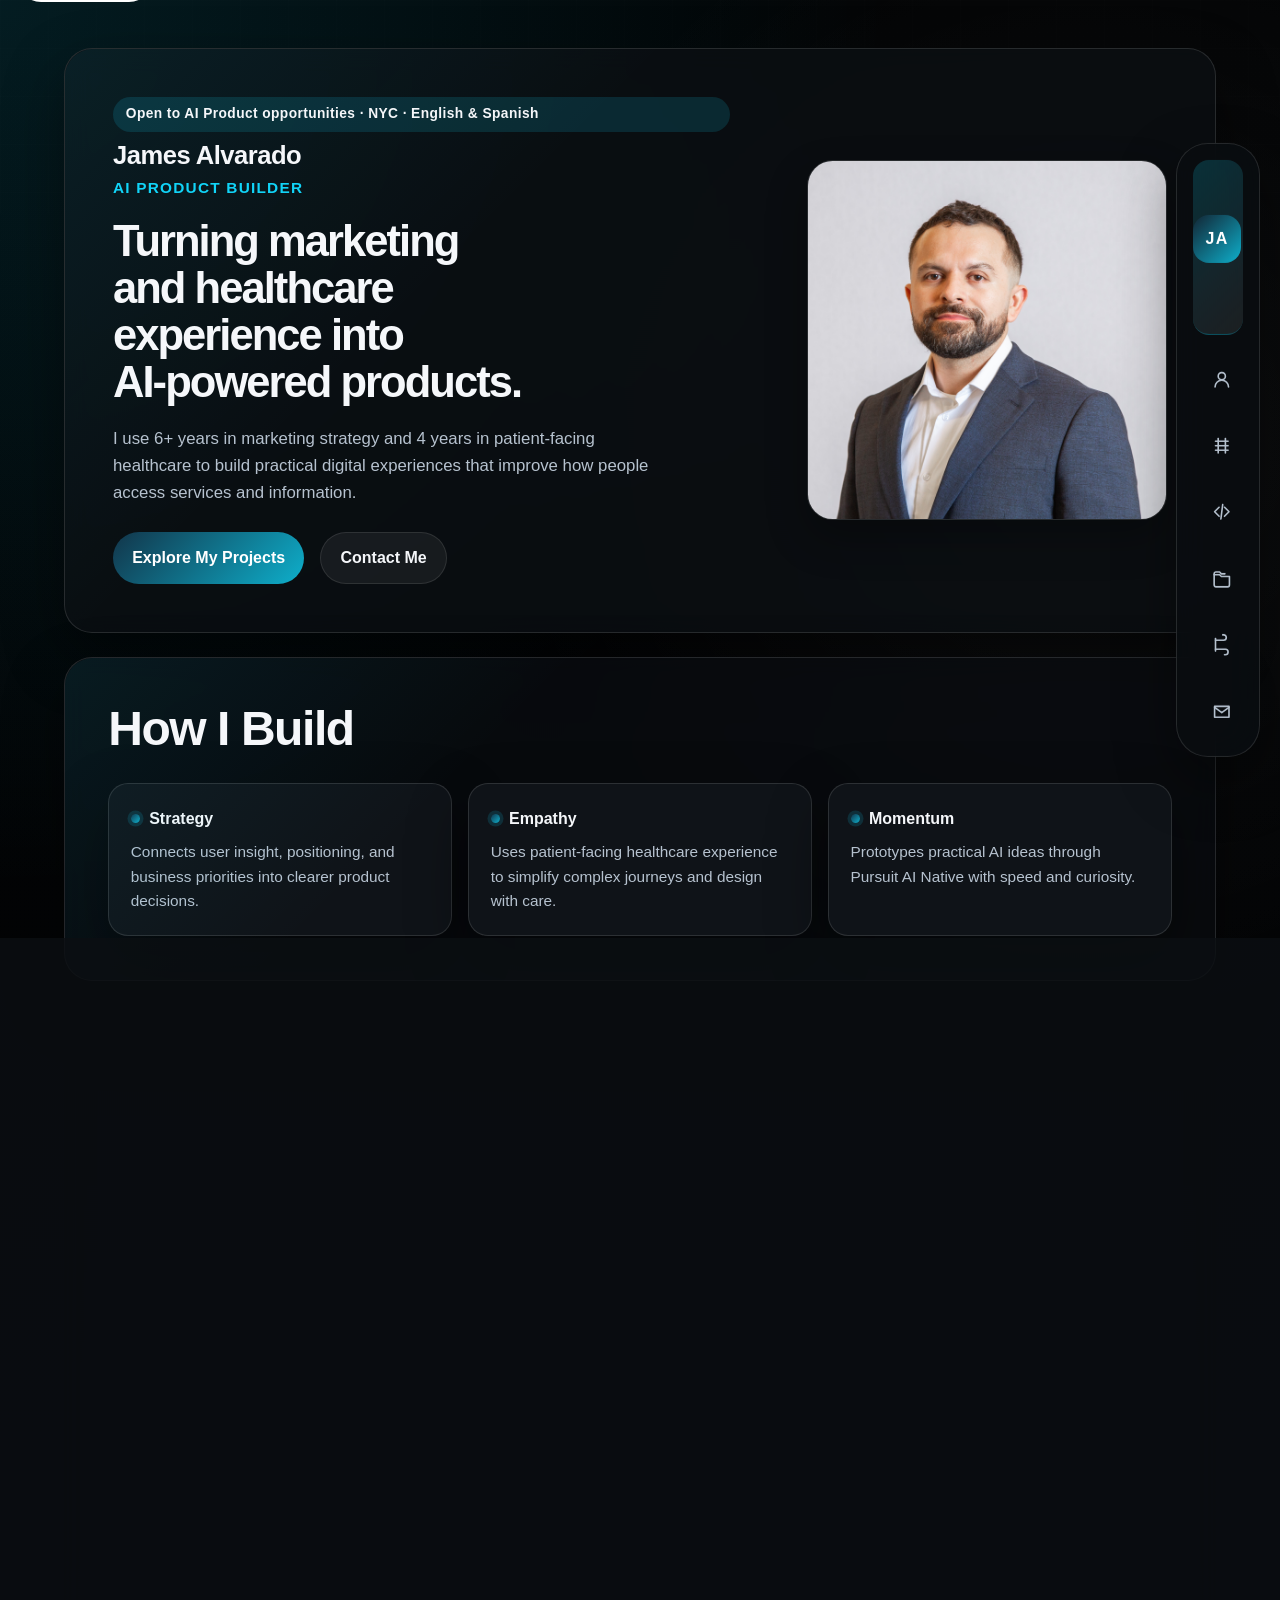
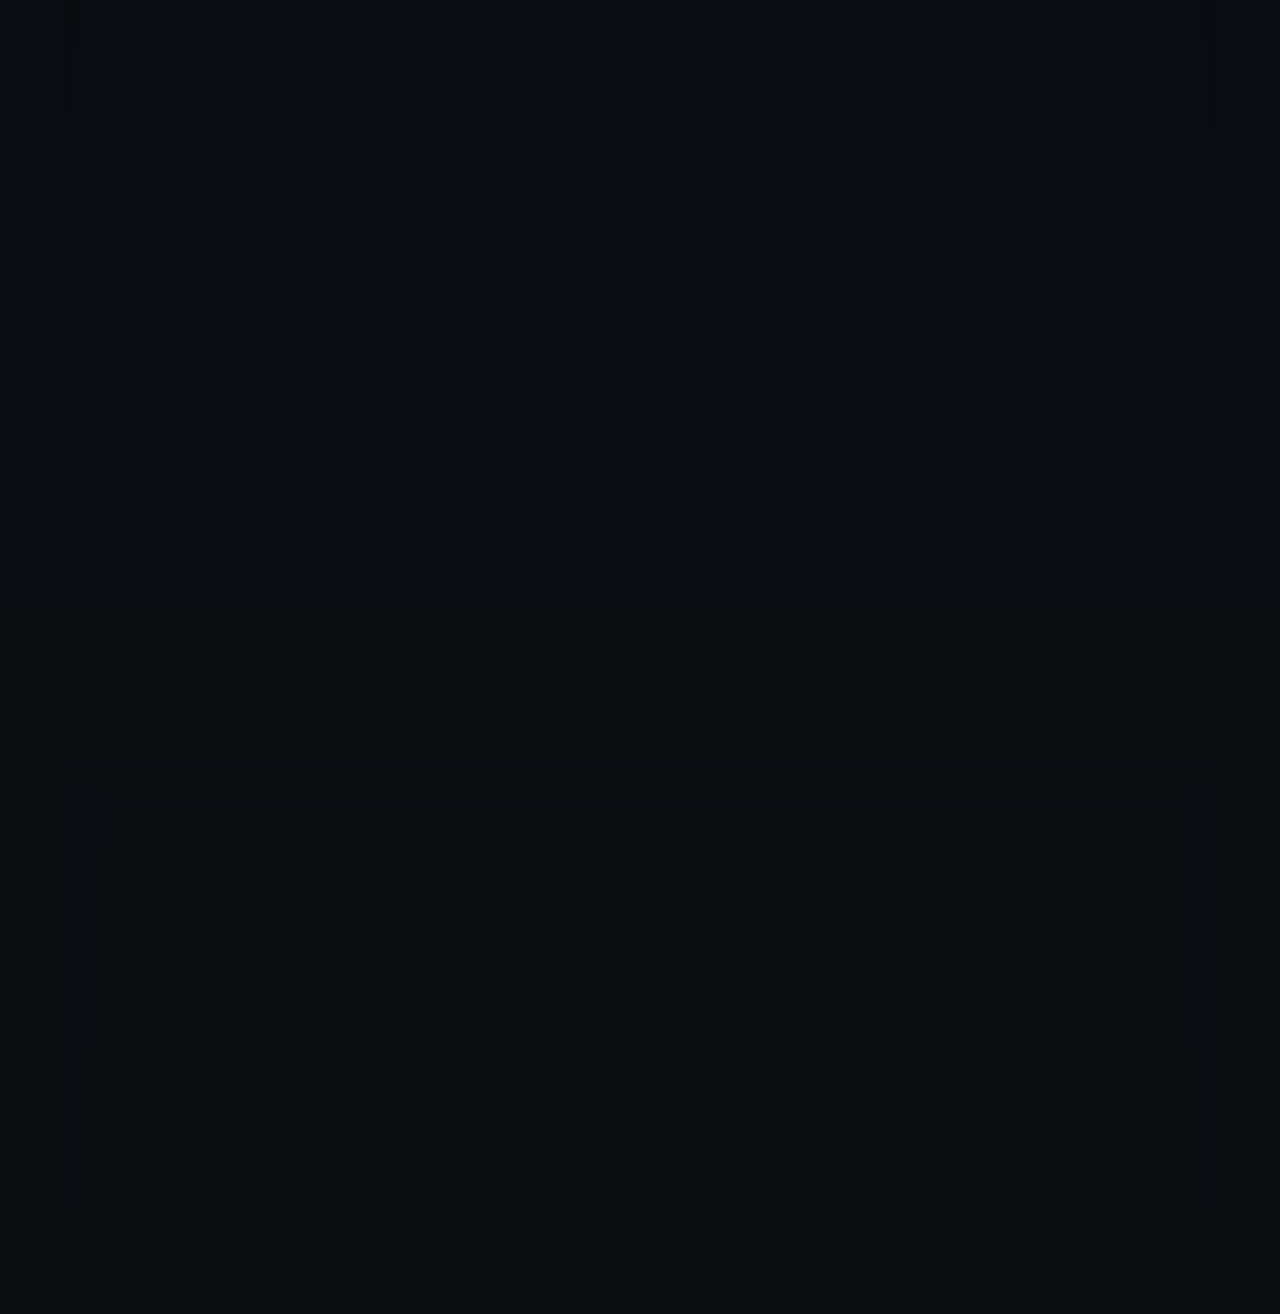
==== commit 5fcf2c76: "Refine hero messaging and visual hierarchy" ====
--- a/index.html
+++ b/index.html
@@ -105,18 +105,18 @@
         <div class="hero-copy">
           <p class="eyebrow">Open to AI Product opportunities &middot; NYC &middot; English &amp; Spanish</p>
           <p class="hero-name">James Alvarado</p>
-          <p class="hero-role">AI Product Builder</p>
+          <p class="hero-role">AI PRODUCT BUILDER</p>
           <h1 class="hero-title">
-            Turning marketing strategy and healthcare experience into AI-powered products.
+            Turning marketing and healthcare experience into <span class="keep-together">AI-powered</span> products.
           </h1>
 
           <p class="hero-intro">
-            I use 6+ years in marketing and 4 years in patient-facing healthcare to design practical digital experiences that improve how people access services and information
+            I use 6+ years in marketing strategy and 4 years in patient-facing healthcare to build practical digital experiences that improve how people access services and information.
           </p>
 
           <div class="hero-actions">
-            <a class="hero-text-link" href="projects.html#projects">Explore My Projects</a>
-            <a class="hero-text-link" href="index.html#contact">Contact Me</a>
+            <a class="button button-primary" href="projects.html#projects">Explore My Projects</a>
+            <a class="button button-secondary" href="index.html#contact">Contact Me</a>
           </div>
         </div>
 
--- a/styles.css
+++ b/styles.css
@@ -334,7 +334,7 @@
 .hero-copy {
   display: grid;
   align-content: start;
-  gap: 1rem;
+  gap: 0.55rem;
 }
 
 .hero-copy > .eyebrow {
@@ -361,11 +361,16 @@
 
 .hero-title {
   width: 100%;
-  max-width: none;
-  font-size: clamp(2.45rem, 4.5vw, 4rem);
-  line-height: 1.04;
+  max-width: 19ch;
+  margin-top: 0.8rem;
+  font-size: clamp(2.15rem, 3.4vw, 3.25rem);
+  line-height: 1.08;
   letter-spacing: -0.045em;
   text-wrap: balance;
+}
+
+.keep-together {
+  white-space: nowrap;
 }
 
 .hero-portrait {
@@ -427,8 +432,8 @@
 }
 
 .hero-intro {
-  margin-top: 0.2rem;
-  max-width: 60ch;
+  margin-top: 0.7rem;
+  max-width: 58ch;
 }
 
 .hero-highlights {
@@ -446,7 +451,7 @@
   flex-wrap: wrap;
   align-items: center;
   gap: 0.9rem 1rem;
-  margin-top: 0.45rem;
+  margin-top: 1rem;
 }
 
 .button {
@@ -523,7 +528,7 @@
 .hero-panel {
   display: grid;
   justify-items: start;
-  align-content: start;
+  align-content: center;
   justify-self: end;
   align-self: center;
   width: 100%;
@@ -1032,7 +1037,7 @@
   }
 
   .hero-copy {
-    gap: 1rem;
+    gap: 0.6rem;
   }
 
   .hero-highlights {
@@ -1094,8 +1099,9 @@
   }
 
   .hero-title {
-    max-width: none;
-    font-size: clamp(2.1rem, 9vw, 2.8rem);
+    max-width: 17ch;
+    margin-top: 0.55rem;
+    font-size: clamp(1.95rem, 6.8vw, 2.55rem);
   }
 
   .hero-highlights {
@@ -1110,7 +1116,7 @@
     align-items: stretch;
   }
 
-  .hero-actions > .hero-text-link {
+  .hero-actions > a {
     width: 100%;
   }
 
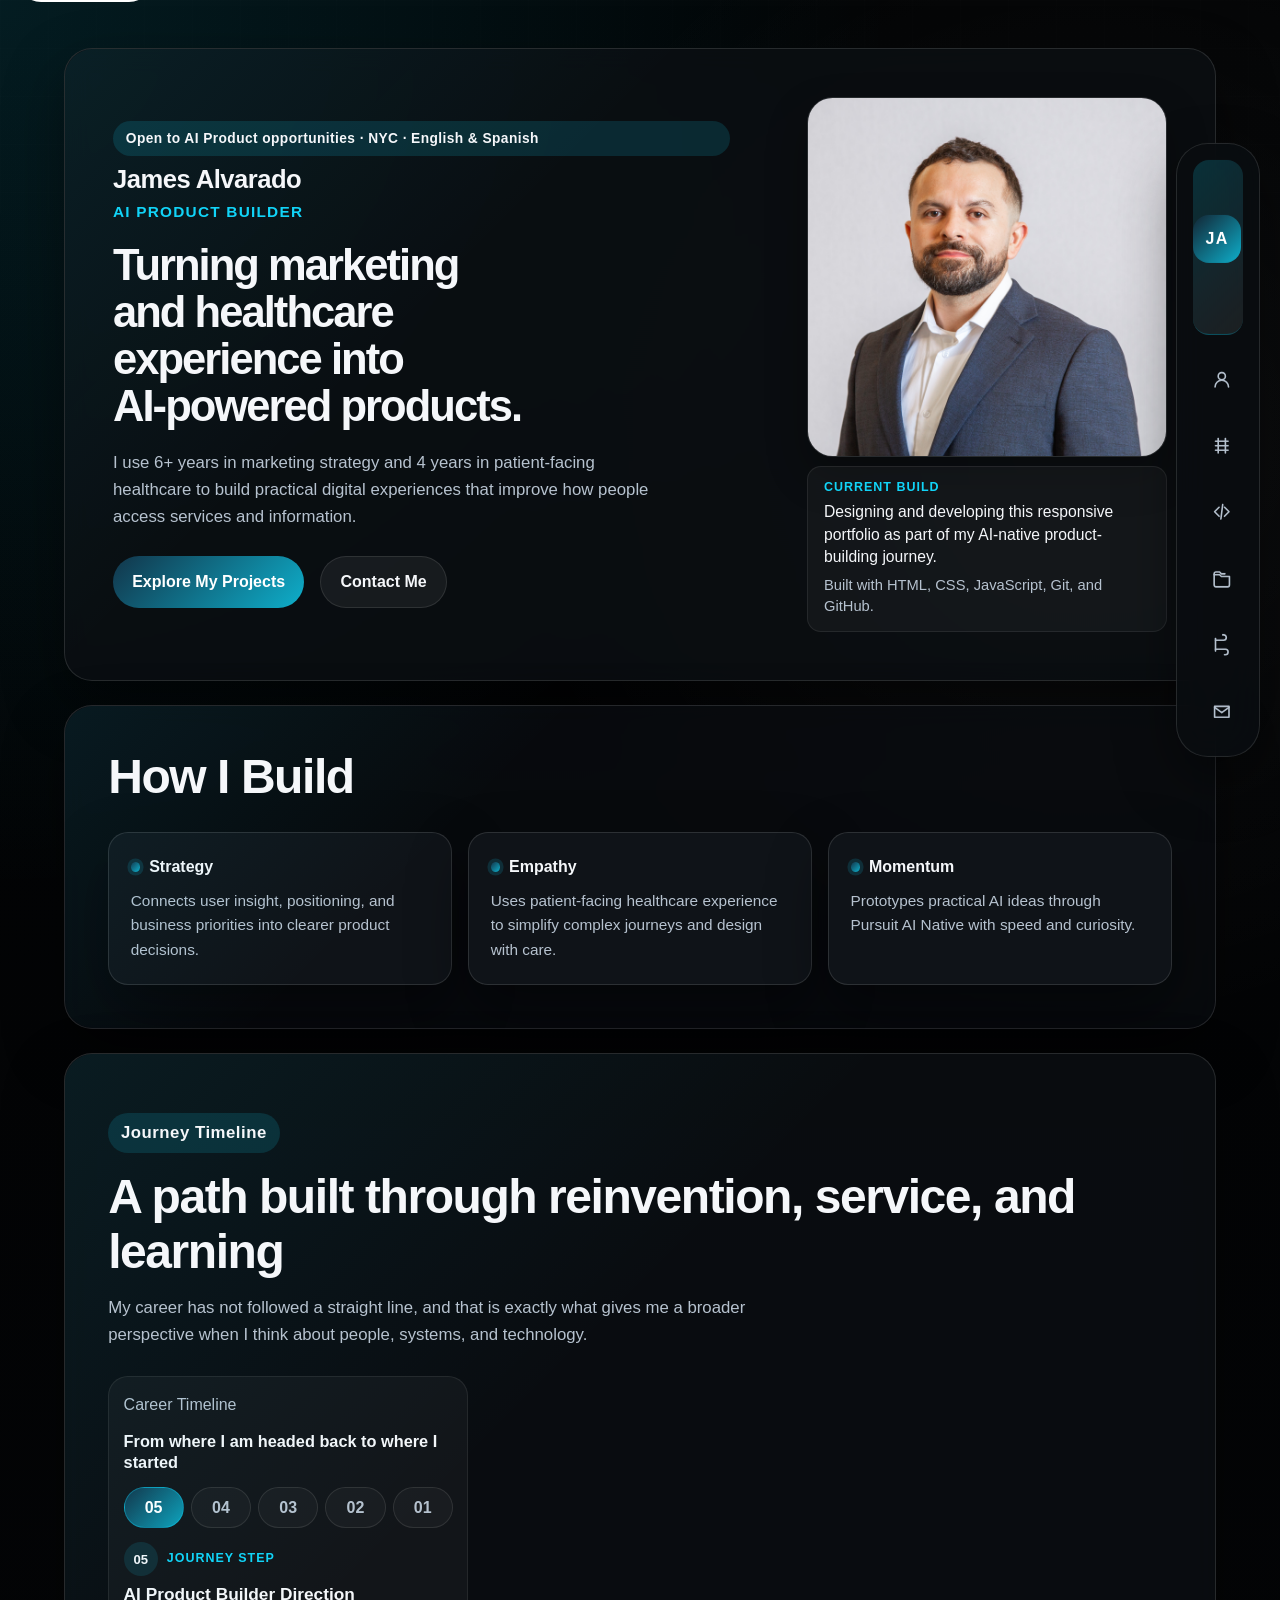
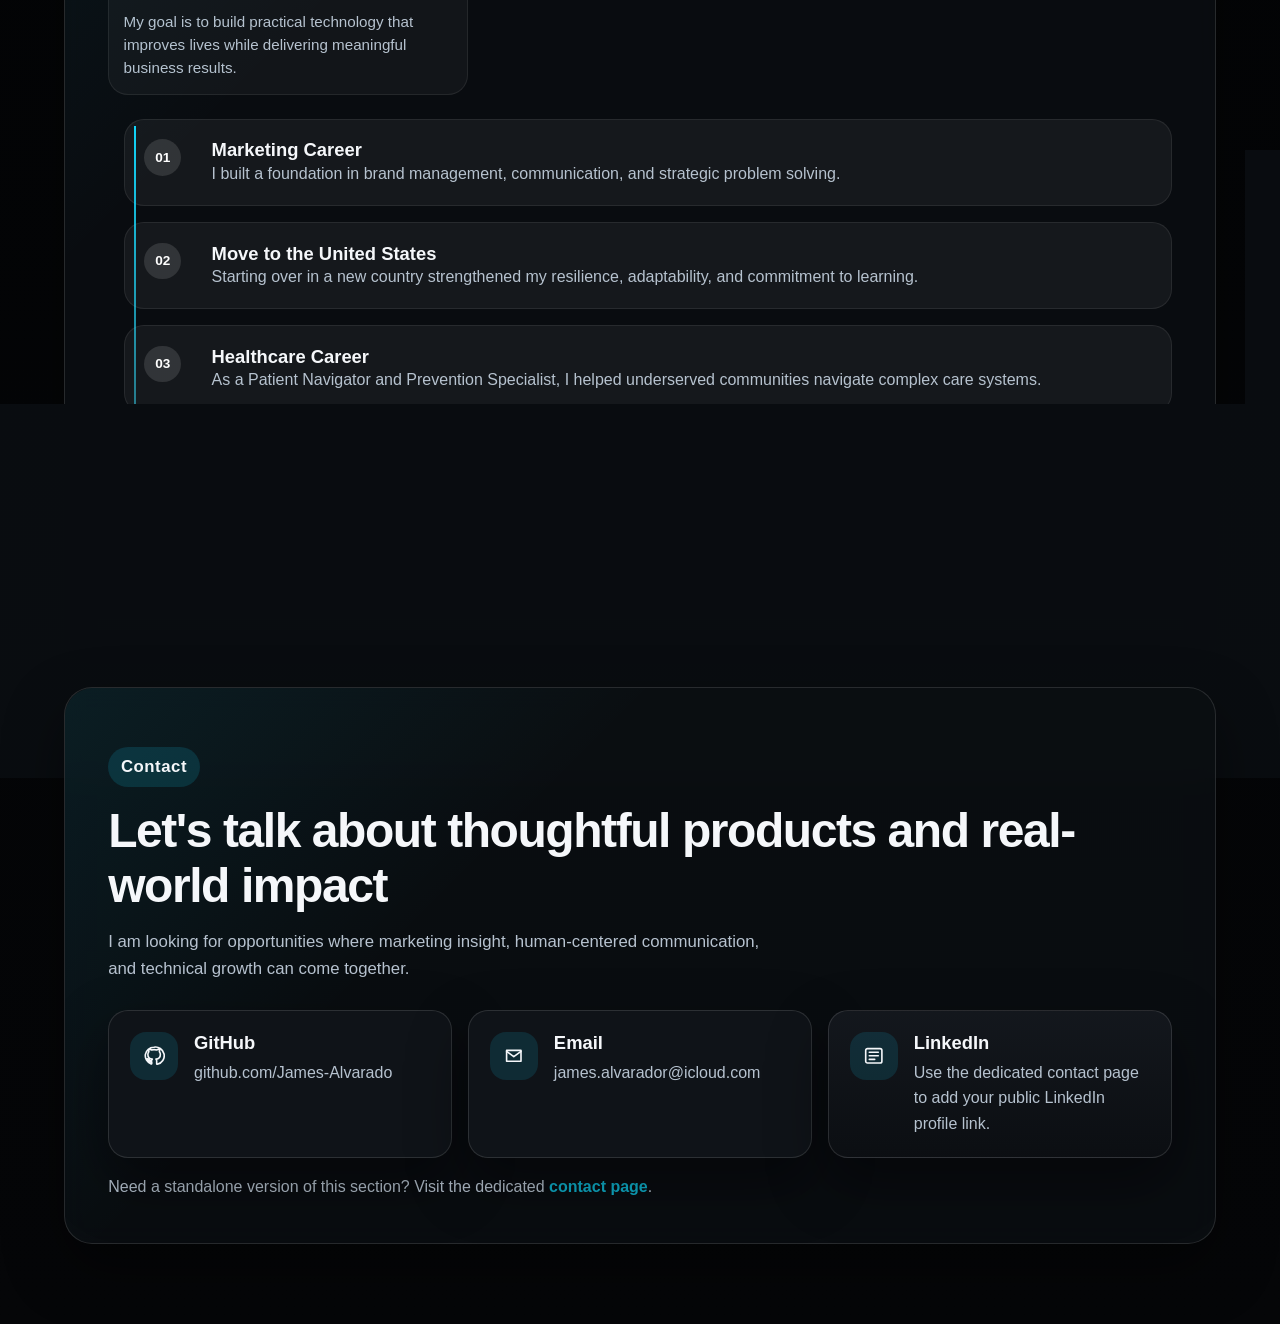
==== commit bbf2ce57: "Add Current Build evidence below hero portrait" ====
--- a/index.html
+++ b/index.html
@@ -126,6 +126,16 @@
             src="assets/images/james-alvarado.jpg"
             alt="Portrait of James Alvarado"
           />
+          <div class="hero-current-build" aria-label="Current build evidence">
+            <p class="hero-current-build-label">CURRENT BUILD</p>
+            <p class="hero-current-build-text">
+              Designing and developing this responsive portfolio as part of my AI-native
+              product-building journey.
+            </p>
+            <p class="hero-current-build-detail">
+              Built with HTML, CSS, JavaScript, Git, and GitHub.
+            </p>
+          </div>
         </aside>
       </section>
 
@@ -176,8 +186,6 @@
             <div class="hero-timeline-nav" role="tablist" aria-label="Career timeline steps"></div>
             <div class="hero-timeline-panel" tabindex="0"></div>
           </section>
-
-          <p class="journey-tools">HTML &middot; CSS &middot; JavaScript &middot; Git &middot; GitHub &middot; Cursor &middot; Codex</p>
         </div>
 
         <div class="timeline">
@@ -224,7 +232,7 @@
           <article class="timeline-item">
             <span class="timeline-year">05</span>
             <div>
-              <h3>Future AI Product Builder</h3>
+              <h3>AI Product Builder Direction</h3>
               <p>
                 My goal is to build practical technology that improves lives while delivering
                 meaningful business results.
--- a/styles.css
+++ b/styles.css
@@ -436,6 +436,38 @@
   max-width: 58ch;
 }
 
+.hero-current-build {
+  max-width: 52ch;
+  display: grid;
+  gap: 0.35rem;
+  margin-top: 0.55rem;
+  padding: 0.85rem 1rem;
+  border: 1px solid rgba(255, 255, 255, 0.08);
+  border-radius: var(--radius-small);
+  background: rgba(255, 255, 255, 0.04);
+}
+
+.hero-current-build-label {
+  color: var(--color-accent);
+  font-size: 0.78rem;
+  font-weight: 700;
+  letter-spacing: 0.08em;
+  line-height: 1.2;
+  text-transform: uppercase;
+}
+
+.hero-current-build-text {
+  color: var(--color-text);
+  font-size: 0.98rem;
+  line-height: 1.45;
+}
+
+.hero-current-build-detail {
+  color: var(--color-text-soft);
+  font-size: 0.92rem;
+  line-height: 1.45;
+}
+
 .hero-highlights {
   width: 100%;
   display: grid;
@@ -652,12 +684,6 @@
 
 .journey-timeline-card {
   max-width: 560px;
-}
-
-.journey-tools {
-  color: #d1dae3;
-  font-size: 0.93rem;
-  line-height: 1.5;
 }
 
 .detail-card,
@@ -896,6 +922,32 @@
   list-style: none;
 }
 
+.skill-groups {
+  display: grid;
+  gap: 0.9rem;
+}
+
+.skill-group {
+  padding: 1rem;
+  border-radius: var(--radius-small);
+  background: rgba(255, 255, 255, 0.04);
+  border: 1px solid rgba(255, 255, 255, 0.08);
+}
+
+.skill-group-title {
+  color: var(--color-text);
+  font-size: 0.94rem;
+  font-weight: 700;
+  line-height: 1.3;
+}
+
+.skill-group-values {
+  margin-top: 0.35rem;
+  color: var(--color-text-soft);
+  font-size: 0.96rem;
+  line-height: 1.5;
+}
+
 .skill-list li,
 .project-detail {
   padding: 1rem;
@@ -1124,10 +1176,6 @@
     width: 100%;
   }
 
-  .journey-tools {
-    font-size: 0.9rem;
-  }
-
   .hero-timeline-nav {
     grid-template-columns: repeat(3, minmax(0, 1fr));
   }
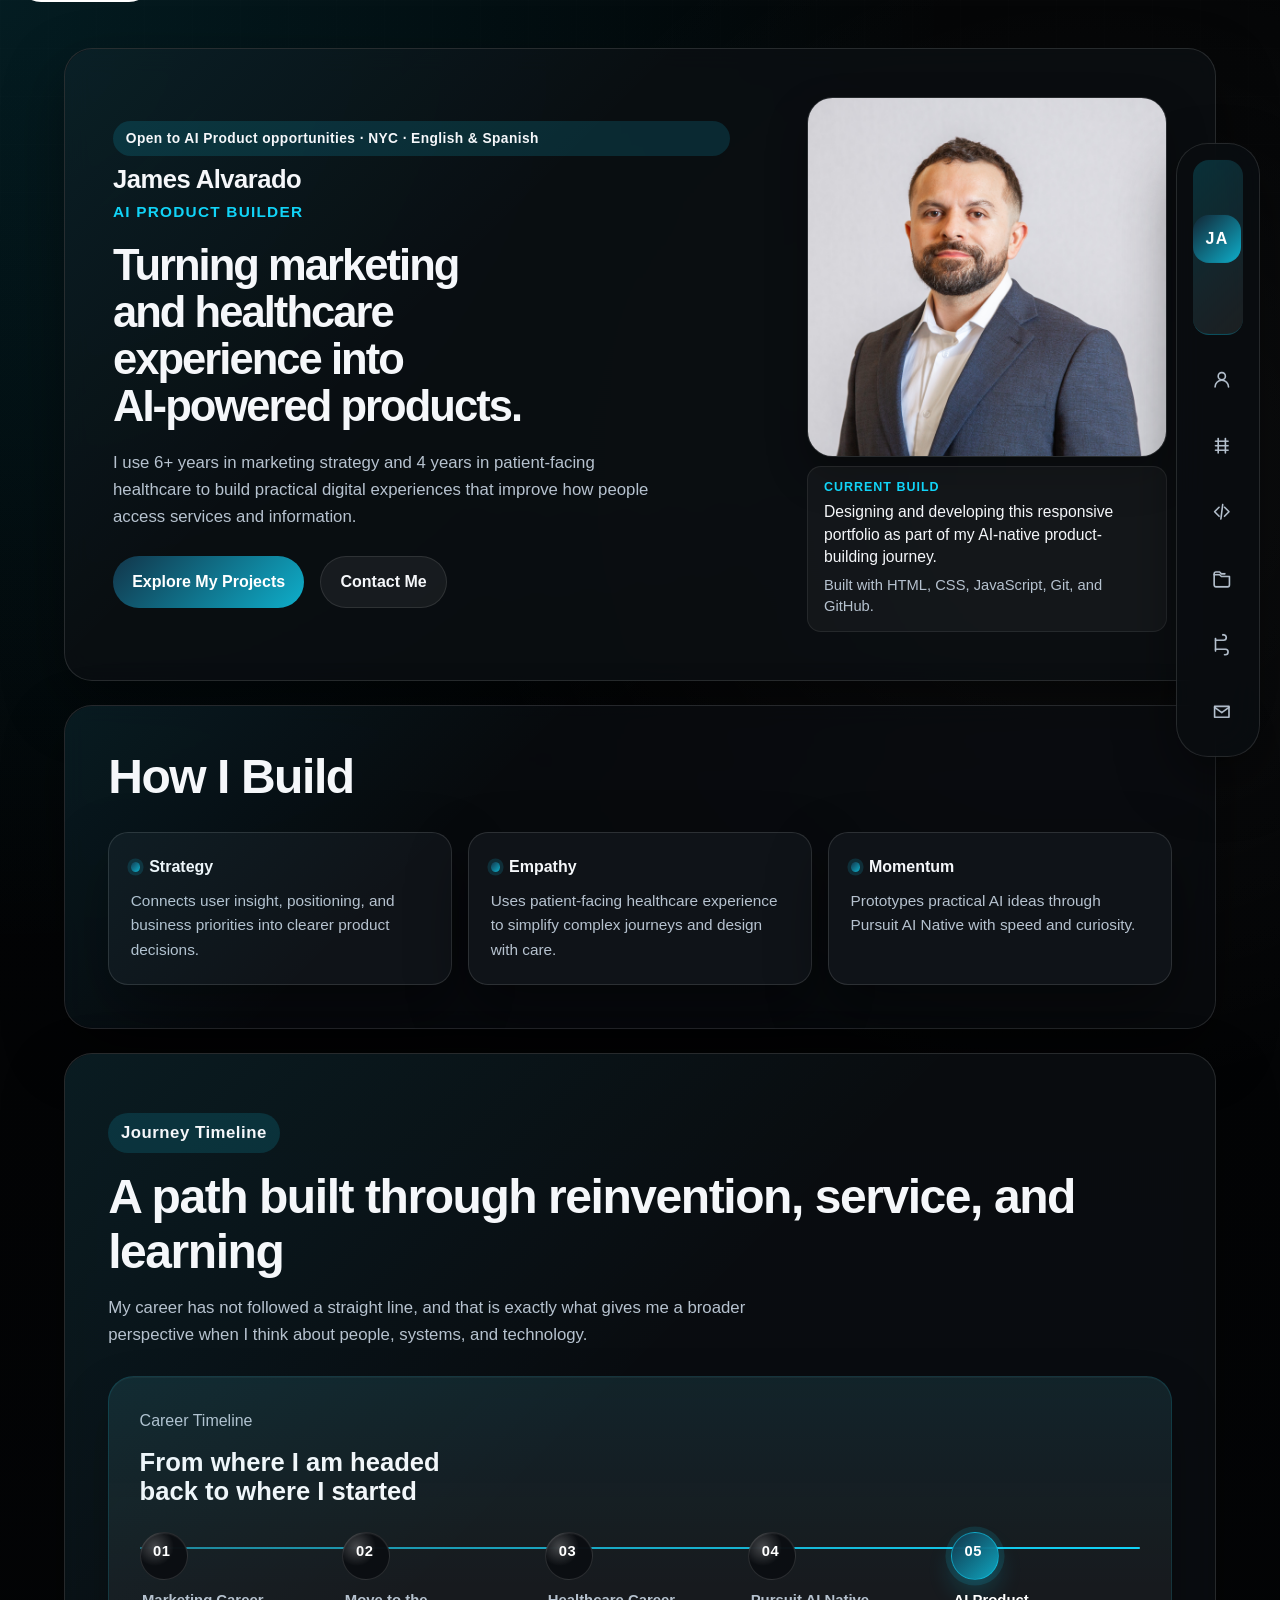
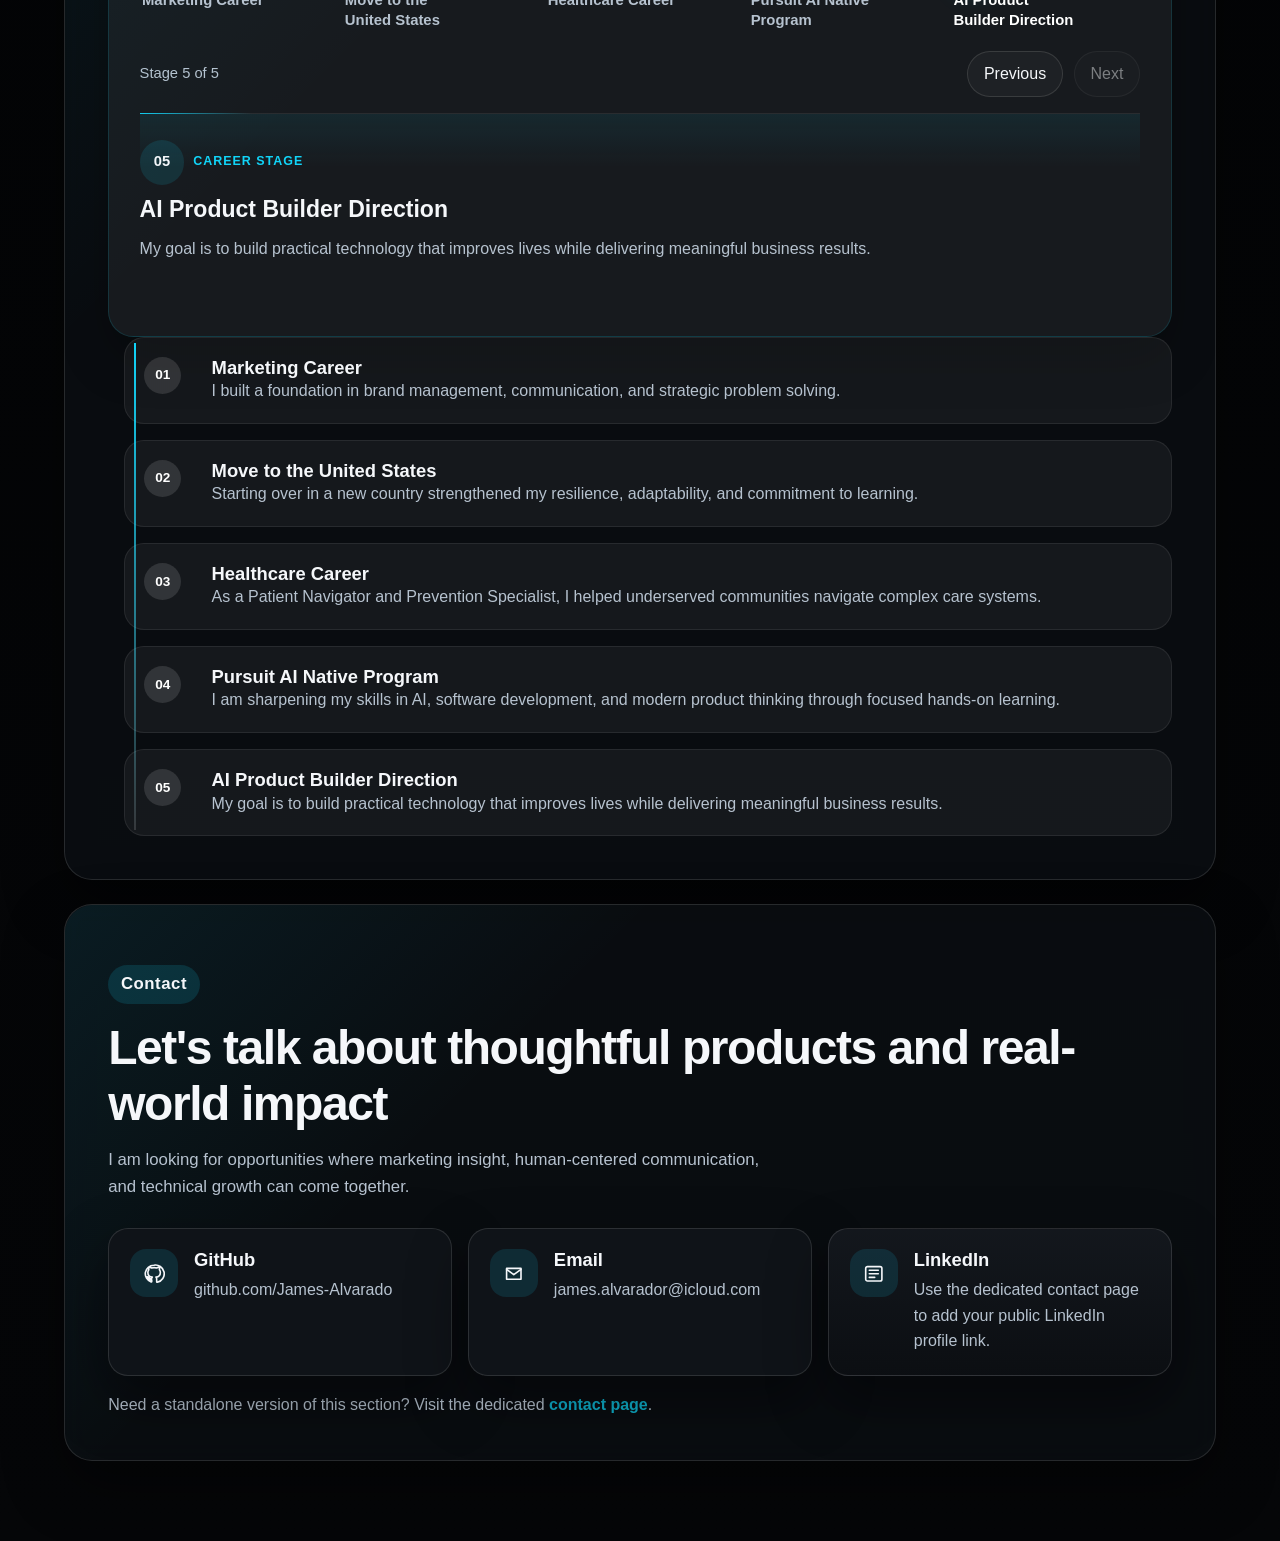
==== commit 8d0f561f: "Refine Journey Timeline into a single interactive component" ====
--- a/index.html
+++ b/index.html
@@ -182,13 +182,26 @@
         <div class="journey-showcase">
           <section class="hero-timeline-card journey-timeline-card" aria-labelledby="hero-timeline-title">
             <p class="card-label hero-timeline-kicker">Career Timeline</p>
-            <h3 class="hero-timeline-title" id="hero-timeline-title">From where I am headed back to where I started</h3>
+            <h3 class="hero-timeline-title" id="hero-timeline-title">
+              From where I am headed back to where I started
+            </h3>
             <div class="hero-timeline-nav" role="tablist" aria-label="Career timeline steps"></div>
+            <div class="hero-timeline-footer">
+              <p class="hero-timeline-status" aria-live="polite"></p>
+              <div class="hero-timeline-actions" aria-label="Career timeline controls">
+                <button class="hero-timeline-control" type="button" data-journey-direction="prev">
+                  Previous
+                </button>
+                <button class="hero-timeline-control" type="button" data-journey-direction="next">
+                  Next
+                </button>
+              </div>
+            </div>
             <div class="hero-timeline-panel" tabindex="0"></div>
           </section>
         </div>
 
-        <div class="timeline">
+        <div class="timeline timeline-source" hidden aria-hidden="true">
           <article class="timeline-item">
             <span class="timeline-year">01</span>
             <div>
--- a/styles.css
+++ b/styles.css
@@ -568,13 +568,19 @@
 }
 
 .hero-timeline-card {
-  width: min(100%, 360px);
-  display: grid;
-  gap: 0.85rem;
-  padding: 0.9rem;
-  border: 1px solid rgba(255, 255, 255, 0.08);
-  border-radius: var(--radius-medium);
-  background: rgba(255, 255, 255, 0.04);
+  width: 100%;
+  display: grid;
+  gap: 0.9rem;
+  padding: clamp(1.35rem, 2.6vw, 1.9rem);
+  border: 1px solid rgba(17, 212, 248, 0.14);
+  border-radius: calc(var(--radius-medium) + 0.35rem);
+  background:
+    linear-gradient(180deg, rgba(17, 212, 248, 0.08), rgba(255, 255, 255, 0.02) 38%),
+    rgba(255, 255, 255, 0.04);
+  box-shadow:
+    inset 0 1px 0 rgba(255, 255, 255, 0.04),
+    0 22px 50px rgba(0, 0, 0, 0.24);
+  overflow: hidden;
 }
 
 .hero-timeline-kicker {
@@ -582,60 +588,209 @@
 }
 
 .hero-timeline-title {
-  font-size: 1.02rem;
-  line-height: 1.3;
+  max-width: 24ch;
+  margin: 0;
+  font-size: clamp(1.28rem, 2vw, 1.7rem);
+  line-height: 1.15;
   color: var(--color-text);
 }
 
 .hero-timeline-nav {
-  display: grid;
-  grid-template-columns: repeat(5, minmax(0, 1fr));
-  gap: 0.45rem;
+  --timeline-progress: 100%;
+  position: relative;
+  display: flex;
+  gap: 0.85rem;
+  padding: 0.7rem 0 0.25rem;
+  overflow-x: auto;
+  overscroll-behavior-x: contain;
+  scrollbar-width: thin;
+  scroll-snap-type: x proximity;
+}
+
+.hero-timeline-nav::before,
+.hero-timeline-nav::after {
+  content: "";
+  position: absolute;
+  left: 0;
+  right: 0;
+  top: 1.65rem;
+  height: 2px;
+  border-radius: 999px;
+  pointer-events: none;
+}
+
+.hero-timeline-nav::before {
+  background: rgba(255, 255, 255, 0.1);
+}
+
+.hero-timeline-nav::after {
+  width: var(--timeline-progress);
+  right: auto;
+  background: linear-gradient(90deg, rgba(17, 212, 248, 0.5), rgba(17, 212, 248, 1));
 }
 
 .hero-timeline-step {
-  min-height: 2.6rem;
-  display: inline-flex;
-  align-items: center;
-  justify-content: center;
-  padding: 0.35rem 0.45rem;
-  border: 1px solid rgba(255, 255, 255, 0.1);
+  position: relative;
+  z-index: 1;
+  flex: 1 0 10.25rem;
+  min-height: 5.75rem;
+  display: grid;
+  align-content: start;
+  justify-items: start;
+  gap: 0.6rem;
+  padding: 0;
+  border: 0;
+  background: transparent;
+  color: var(--color-text-soft);
+  font-weight: 700;
+  line-height: 1.1;
+  text-align: left;
+  cursor: pointer;
+  scroll-snap-align: start;
+  transition:
+    color var(--transition),
+    transform var(--transition);
+}
+
+.hero-timeline-step::before {
+  content: "";
+  width: 3rem;
+  height: 3rem;
   border-radius: 999px;
-  background: rgba(255, 255, 255, 0.03);
-  color: var(--color-text-soft);
-  font-weight: 700;
-  line-height: 1;
-  cursor: pointer;
+  border: 1px solid rgba(255, 255, 255, 0.12);
+  background:
+    radial-gradient(circle at 30% 30%, rgba(255, 255, 255, 0.24), transparent 42%),
+    rgba(12, 15, 19, 0.98);
+  box-shadow:
+    0 0 0 0 rgba(17, 212, 248, 0.18),
+    inset 0 1px 0 rgba(255, 255, 255, 0.06);
   transition:
     border-color var(--transition),
     background-color var(--transition),
-    color var(--transition),
+    box-shadow var(--transition),
     transform var(--transition);
 }
 
 .hero-timeline-step:hover,
 .hero-timeline-step:focus-visible {
-  background: rgba(17, 212, 248, 0.1);
-  border-color: rgba(17, 212, 248, 0.28);
   color: var(--color-text);
   outline: none;
 }
 
+.hero-timeline-step:hover::before,
+.hero-timeline-step:focus-visible::before {
+  border-color: rgba(17, 212, 248, 0.38);
+  box-shadow:
+    0 0 0 0.3rem rgba(17, 212, 248, 0.08),
+    inset 0 1px 0 rgba(255, 255, 255, 0.1);
+}
+
 .hero-timeline-step[aria-selected="true"] {
-  background: linear-gradient(135deg, rgba(18, 53, 74, 0.95), rgba(14, 175, 203, 0.92));
+  color: #ffffff;
+}
+
+.hero-timeline-step[aria-selected="true"]::before {
+  border-color: rgba(17, 212, 248, 0.5);
+  background: linear-gradient(135deg, rgba(18, 53, 74, 0.98), rgba(14, 175, 203, 0.94));
+  box-shadow:
+    0 0 0 0.35rem rgba(17, 212, 248, 0.12),
+    0 14px 24px rgba(17, 212, 248, 0.18);
+}
+
+.hero-timeline-step:active {
+  transform: translateY(1px);
+}
+
+.hero-timeline-step-number {
+  position: absolute;
+  top: 0.7rem;
+  left: 0.84rem;
+  color: #ffffff;
+  font-size: 0.92rem;
+  letter-spacing: 0.04em;
+}
+
+.hero-timeline-step-label {
+  max-width: 16ch;
+  padding-left: 0.15rem;
+  font-size: 0.93rem;
+  line-height: 1.35;
+}
+
+.hero-timeline-footer {
+  display: flex;
+  align-items: center;
+  justify-content: space-between;
+  gap: 1rem;
+  flex-wrap: wrap;
+  padding: 0.15rem 0 0.2rem;
+}
+
+.hero-timeline-status {
+  margin: 0;
+  color: var(--color-text-soft);
+  font-size: 0.92rem;
+}
+
+.hero-timeline-actions {
+  display: inline-flex;
+  align-items: center;
+  gap: 0.65rem;
+}
+
+.hero-timeline-control {
+  min-height: 2.8rem;
+  padding: 0.6rem 1rem;
+  border: 1px solid rgba(255, 255, 255, 0.12);
+  border-radius: 999px;
+  background: rgba(255, 255, 255, 0.03);
+  color: var(--color-text);
+  cursor: pointer;
+  transition:
+    background-color var(--transition),
+    border-color var(--transition),
+    transform var(--transition);
+}
+
+.hero-timeline-control:hover,
+.hero-timeline-control:focus-visible {
   border-color: rgba(17, 212, 248, 0.35);
-  color: #ffffff;
-}
-
-.hero-timeline-step:active {
-  transform: translateY(0);
+  background: rgba(17, 212, 248, 0.08);
+  outline: none;
+}
+
+.hero-timeline-control:disabled {
+  opacity: 0.45;
+  cursor: not-allowed;
 }
 
 .hero-timeline-panel {
-  min-height: 8.6rem;
-  display: grid;
-  gap: 0.45rem;
+  position: relative;
+  min-height: 12rem;
+  display: grid;
+  gap: 0.7rem;
   align-content: start;
+  margin-top: -0.1rem;
+  padding: clamp(1.35rem, 2vw, 1.7rem) 0 0;
+  border-radius: 0;
+  border: 0;
+  border-top: 1px solid rgba(255, 255, 255, 0.08);
+  background:
+    linear-gradient(180deg, rgba(17, 212, 248, 0.08), transparent 28%),
+    transparent;
+  box-shadow: none;
+}
+
+.hero-timeline-panel::before {
+  content: "";
+  position: absolute;
+  top: -1px;
+  left: 0;
+  width: 7rem;
+  max-width: 32%;
+  height: 1px;
+  background: linear-gradient(90deg, rgba(17, 212, 248, 0.95), rgba(17, 212, 248, 0));
+  pointer-events: none;
 }
 
 .hero-timeline-meta {
@@ -645,14 +800,14 @@
 }
 
 .hero-timeline-number {
-  width: 2.15rem;
-  height: 2.15rem;
+  width: 2.8rem;
+  height: 2.8rem;
   display: inline-grid;
   place-items: center;
   border-radius: 999px;
   background: rgba(17, 212, 248, 0.12);
   color: var(--color-text);
-  font-size: 0.82rem;
+  font-size: 0.92rem;
   font-weight: 700;
 }
 
@@ -666,24 +821,25 @@
 
 .hero-timeline-panel h3 {
   color: var(--color-text);
-  font-size: 1.08rem;
+  margin: 0;
+  font-size: clamp(1.18rem, 1.8vw, 1.45rem);
   line-height: 1.2;
 }
 
 .hero-timeline-panel p {
+  margin: 0;
   color: var(--color-text-soft);
-  font-size: 0.95rem;
-  line-height: 1.5;
+  font-size: 1rem;
+  line-height: 1.7;
 }
 
 .journey-showcase {
   display: grid;
   gap: 1rem;
-  margin-bottom: 1.5rem;
 }
 
 .journey-timeline-card {
-  max-width: 560px;
+  max-width: none;
 }
 
 .detail-card,
@@ -1101,12 +1257,12 @@
     max-width: none;
   }
 
-  .timeline {
-    padding-left: 0;
-  }
-
-  .timeline::before {
-    left: 1.05rem;
+  .hero-timeline-step {
+    flex-basis: 9.2rem;
+  }
+
+  .hero-timeline-panel {
+    min-height: 11rem;
   }
 }
 
@@ -1176,12 +1332,57 @@
     width: 100%;
   }
 
+  .hero-timeline-card {
+    gap: 0.8rem;
+    padding: 1.2rem;
+  }
+
   .hero-timeline-nav {
-    grid-template-columns: repeat(3, minmax(0, 1fr));
+    gap: 0.7rem;
+    padding-top: 0.55rem;
+  }
+
+  .hero-timeline-nav::before,
+  .hero-timeline-nav::after {
+    top: 1.5rem;
+  }
+
+  .hero-timeline-step {
+    flex-basis: 8.4rem;
+    min-height: 5.2rem;
+  }
+
+  .hero-timeline-step::before {
+    width: 2.7rem;
+    height: 2.7rem;
+  }
+
+  .hero-timeline-step-number {
+    top: 0.64rem;
+    left: 0.75rem;
+    font-size: 0.84rem;
+  }
+
+  .hero-timeline-step-label {
+    max-width: 13ch;
+    font-size: 0.86rem;
+  }
+
+  .hero-timeline-footer {
+    align-items: stretch;
+  }
+
+  .hero-timeline-actions {
+    width: 100%;
+  }
+
+  .hero-timeline-control {
+    flex: 1 1 0;
   }
 
   .hero-timeline-panel {
     min-height: 0;
+    padding-top: 1.2rem;
   }
 
   h1 {
@@ -1190,11 +1391,6 @@
 
   h2 {
     font-size: 1.8rem;
-  }
-
-  .timeline-item {
-    grid-template-columns: 2.5rem minmax(0, 1fr);
-    padding: 1rem;
   }
 }
 
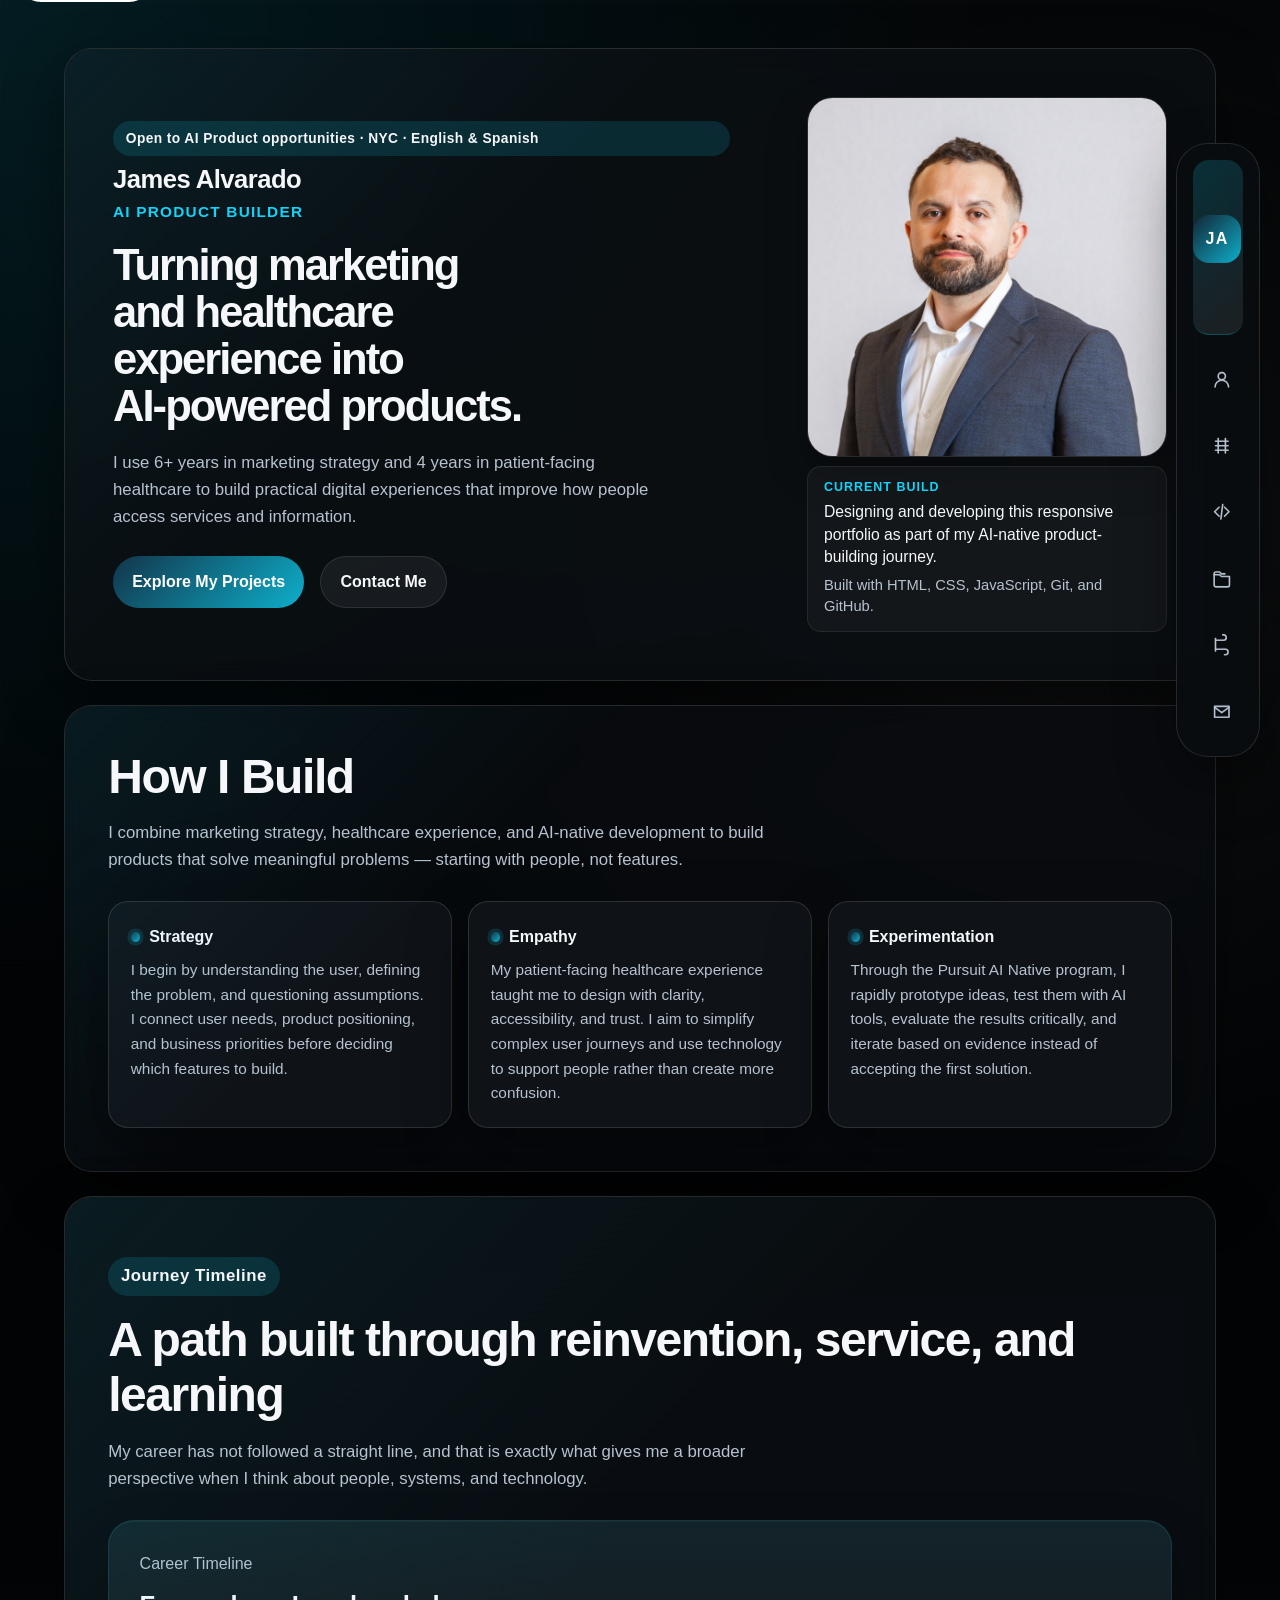
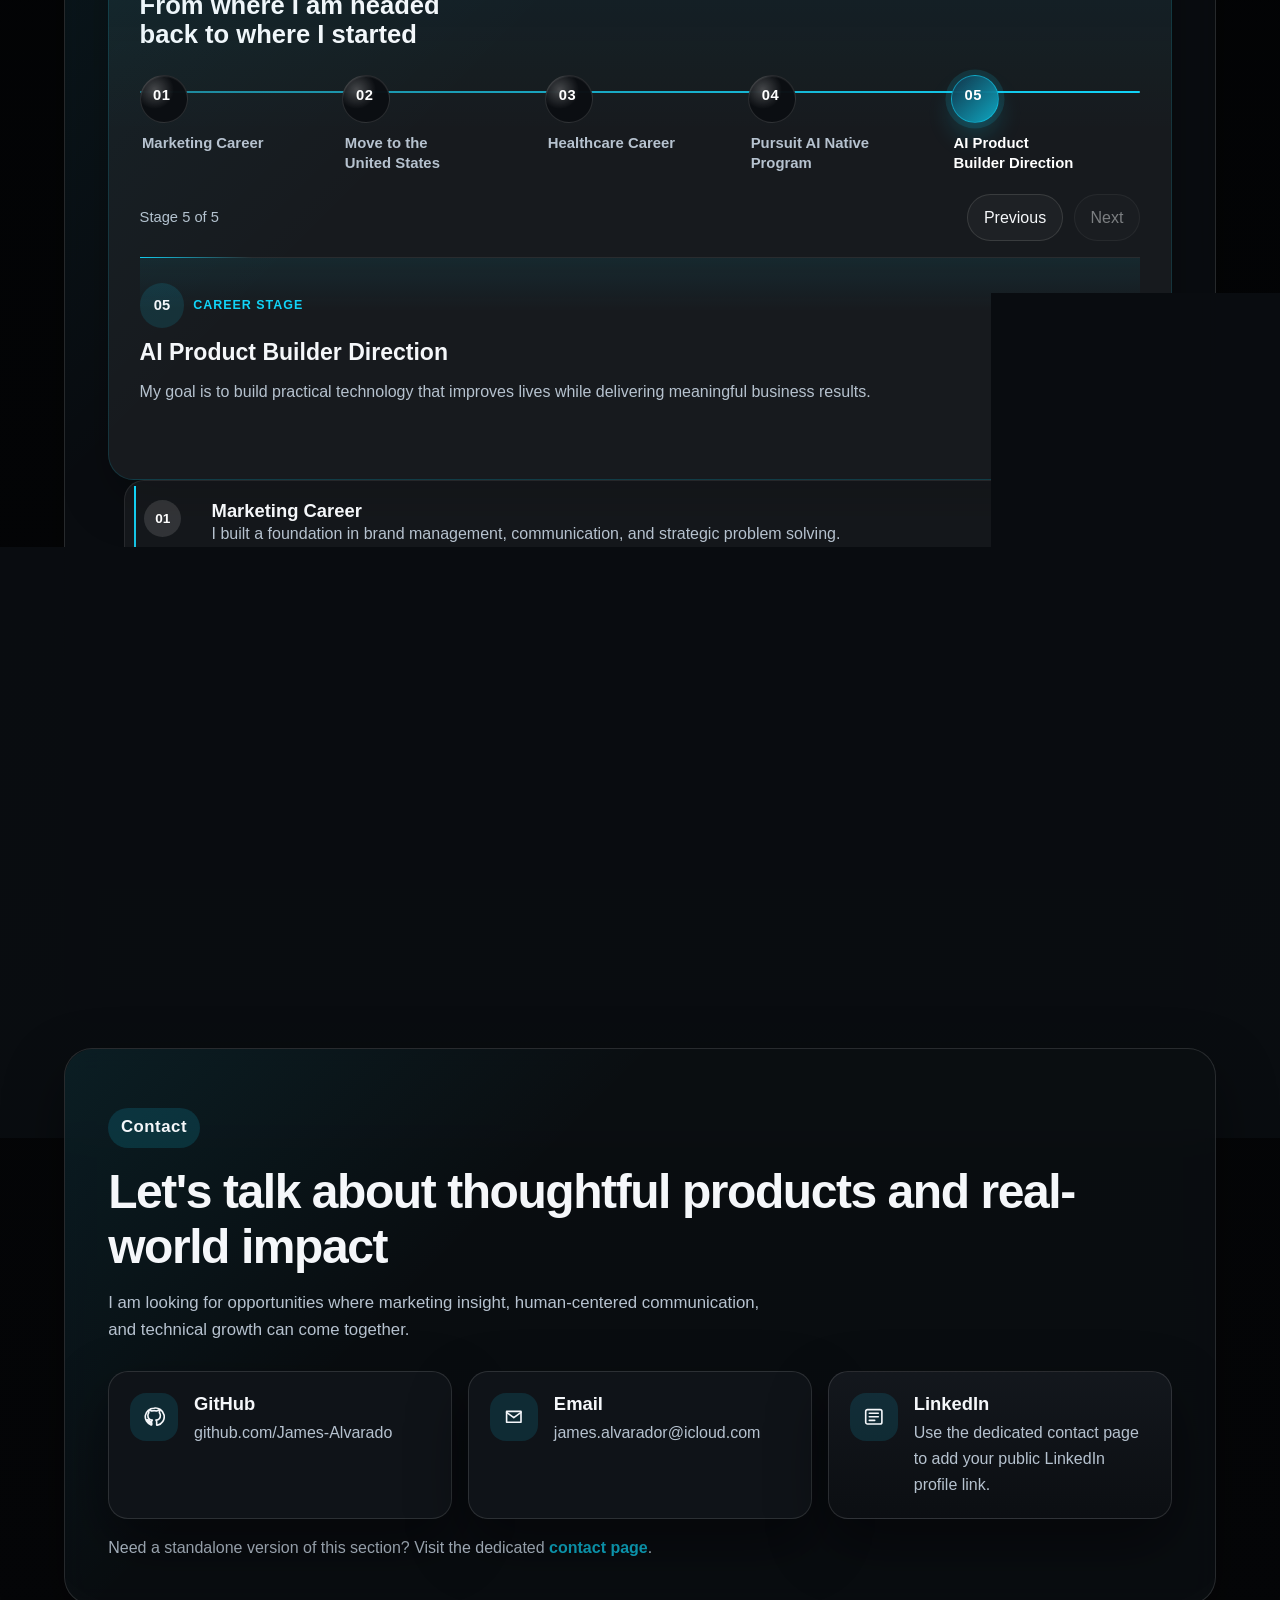
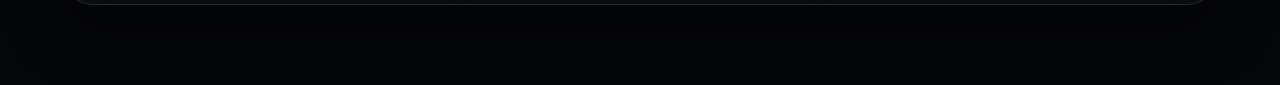
==== commit aead9bb1: "Update How I Build section copy" ====
--- a/index.html
+++ b/index.html
@@ -142,28 +142,34 @@
       <section class="section reveal how-i-build" id="how-i-build">
         <div class="section-heading section-heading-compact">
           <h2>How I Build</h2>
+          <p>
+            I combine marketing strategy, healthcare experience, and AI-native development to build products that solve meaningful problems — starting with people, not features.
+          </p>
         </div>
 
         <div class="detail-grid detail-grid--build">
           <article class="detail-card">
             <p class="detail-title">Strategy</p>
             <p class="detail-text">
-              Connects user insight, positioning, and business priorities into clearer
-              product decisions.
+              I begin by understanding the user, defining the problem, and questioning
+              assumptions. I connect user needs, product positioning, and business priorities
+              before deciding which features to build.
             </p>
           </article>
           <article class="detail-card">
             <p class="detail-title">Empathy</p>
             <p class="detail-text">
-              Uses patient-facing healthcare experience to simplify complex journeys and
-              design with care.
+              My patient-facing healthcare experience taught me to design with clarity,
+              accessibility, and trust. I aim to simplify complex user journeys and use
+              technology to support people rather than create more confusion.
             </p>
           </article>
           <article class="detail-card">
-            <p class="detail-title">Momentum</p>
+            <p class="detail-title">Experimentation</p>
             <p class="detail-text">
-              Prototypes practical AI ideas through Pursuit AI Native with speed and
-              curiosity.
+              Through the Pursuit AI Native program, I rapidly prototype ideas, test them
+              with AI tools, evaluate the results critically, and iterate based on evidence
+              instead of accepting the first solution.
             </p>
           </article>
         </div>
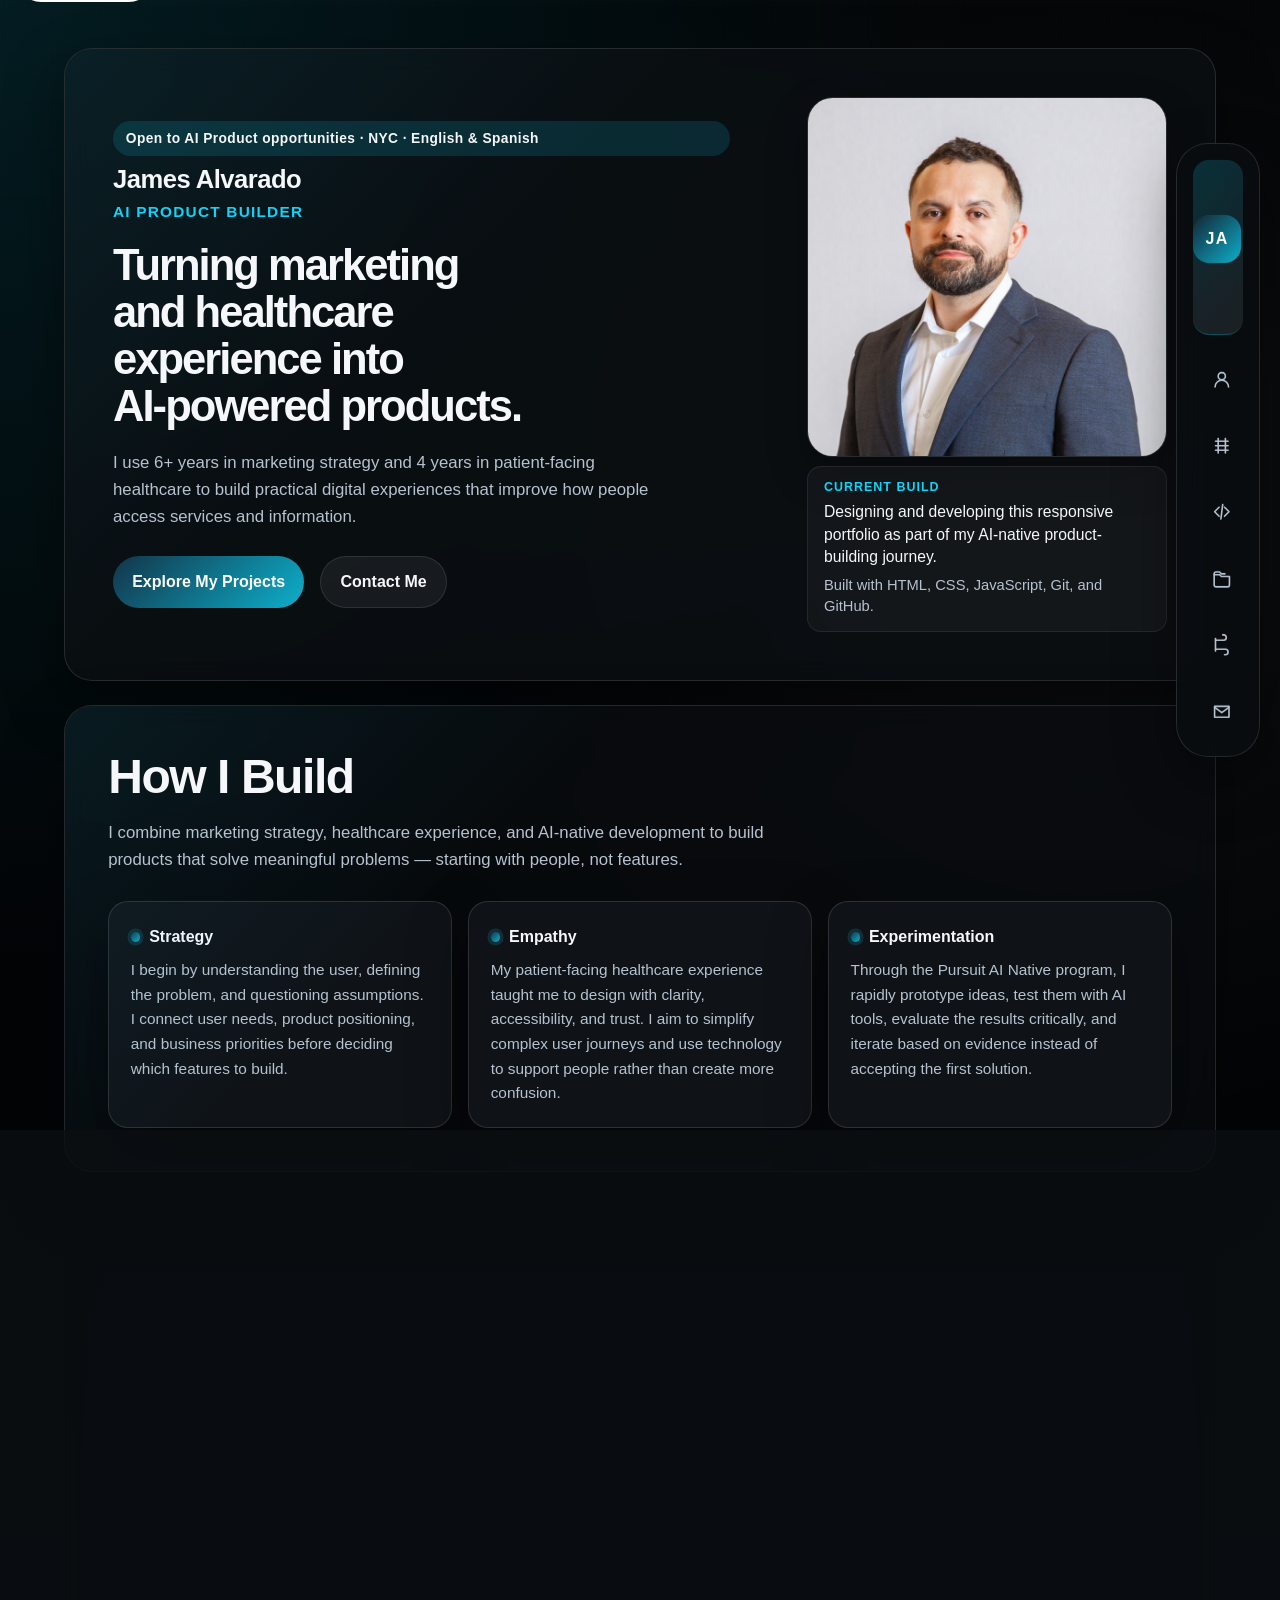
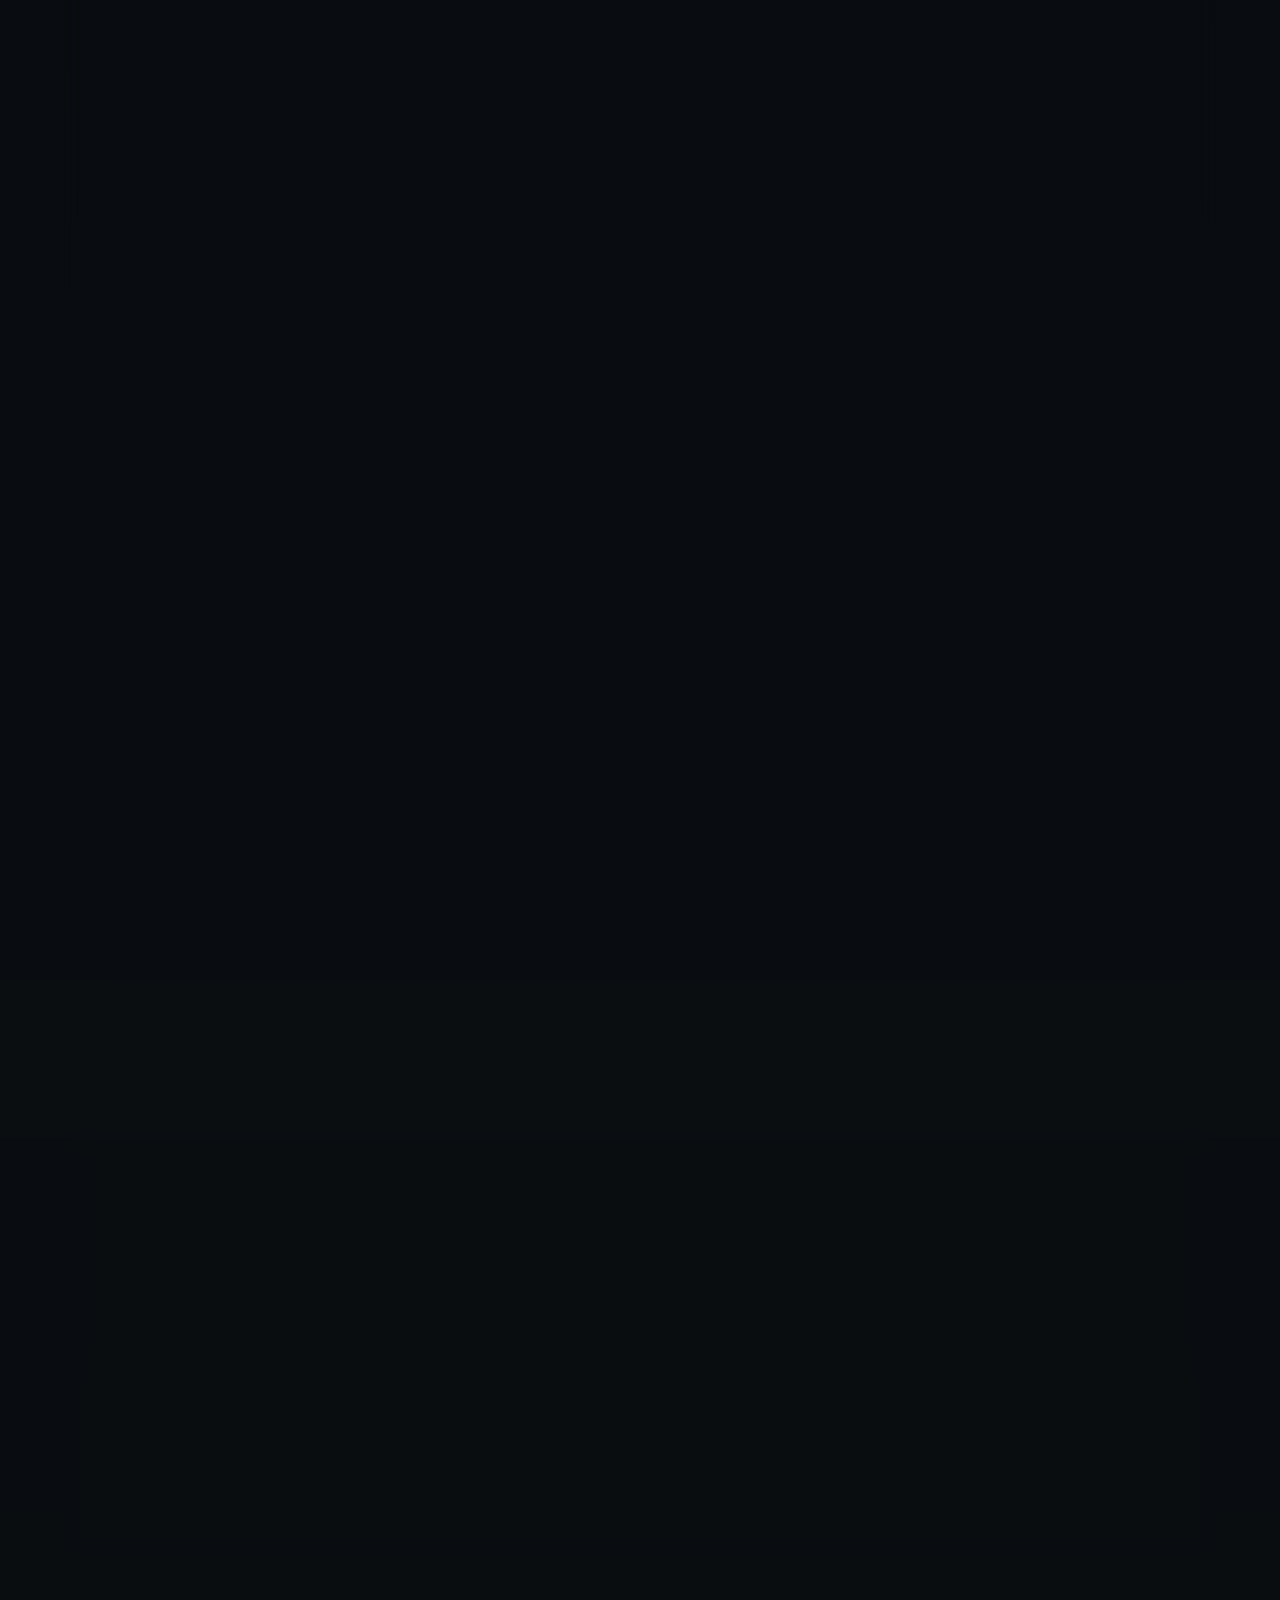
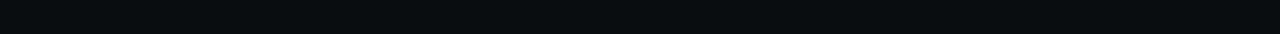
==== commit 211debc3: "update contact section information and links" ====
--- a/index.html
+++ b/index.html
@@ -287,7 +287,7 @@
             </span>
             <div>
               <h3>GitHub</h3>
-              <p>github.com/James-Alvarado</p>
+              <p>View profile</p>
             </div>
           </a>
 
@@ -304,7 +304,12 @@
             </div>
           </a>
 
-          <a class="contact-card contact-card-muted" href="contact.html#contact">
+          <a
+            class="contact-card contact-card-muted"
+            href="https://www.linkedin.com/in/james-alvarado-3762a751"
+            target="_blank"
+            rel="noreferrer"
+          >
             <span class="contact-icon" aria-hidden="true">
               <svg viewBox="0 0 24 24" role="presentation">
                 <path d="M7 8h10" />
@@ -315,7 +320,7 @@
             </span>
             <div>
               <h3>LinkedIn</h3>
-              <p>Use the dedicated contact page to add your public LinkedIn profile link.</p>
+              <p>Connect with me</p>
             </div>
           </a>
         </div>
